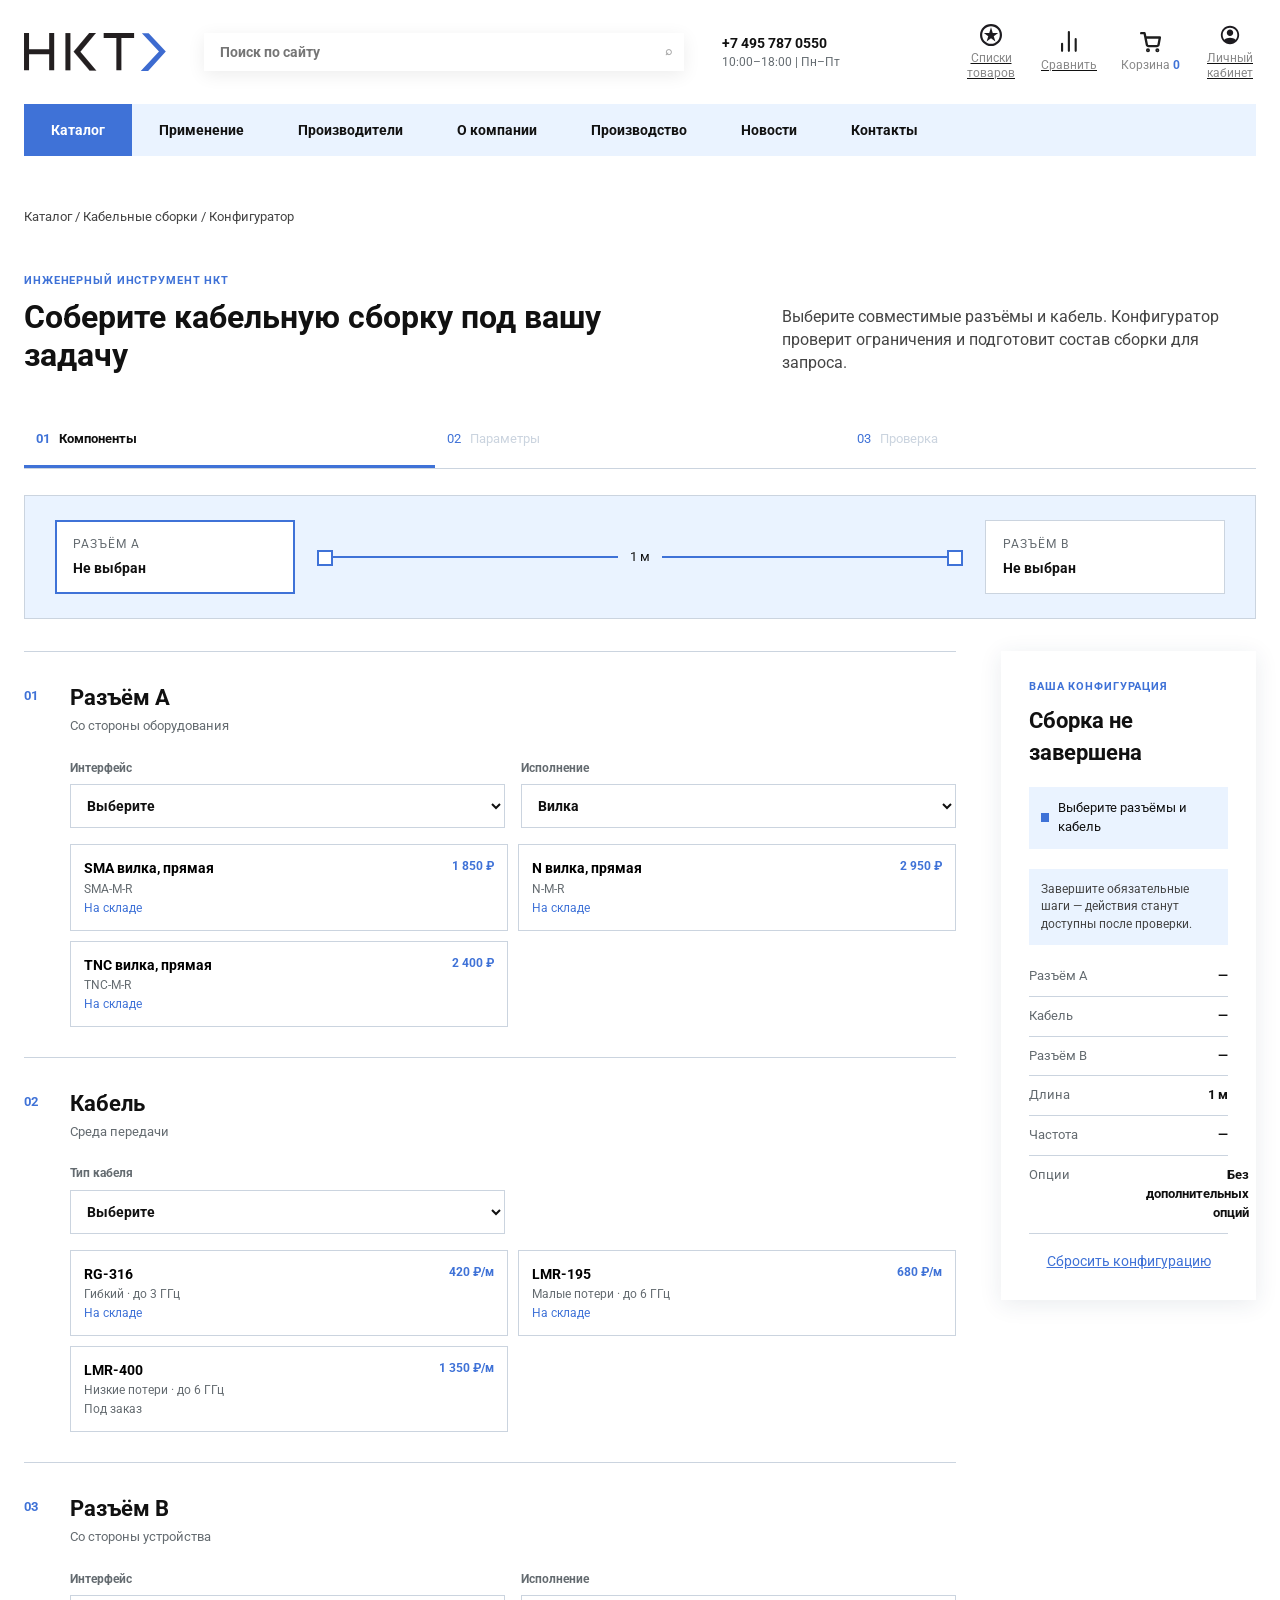
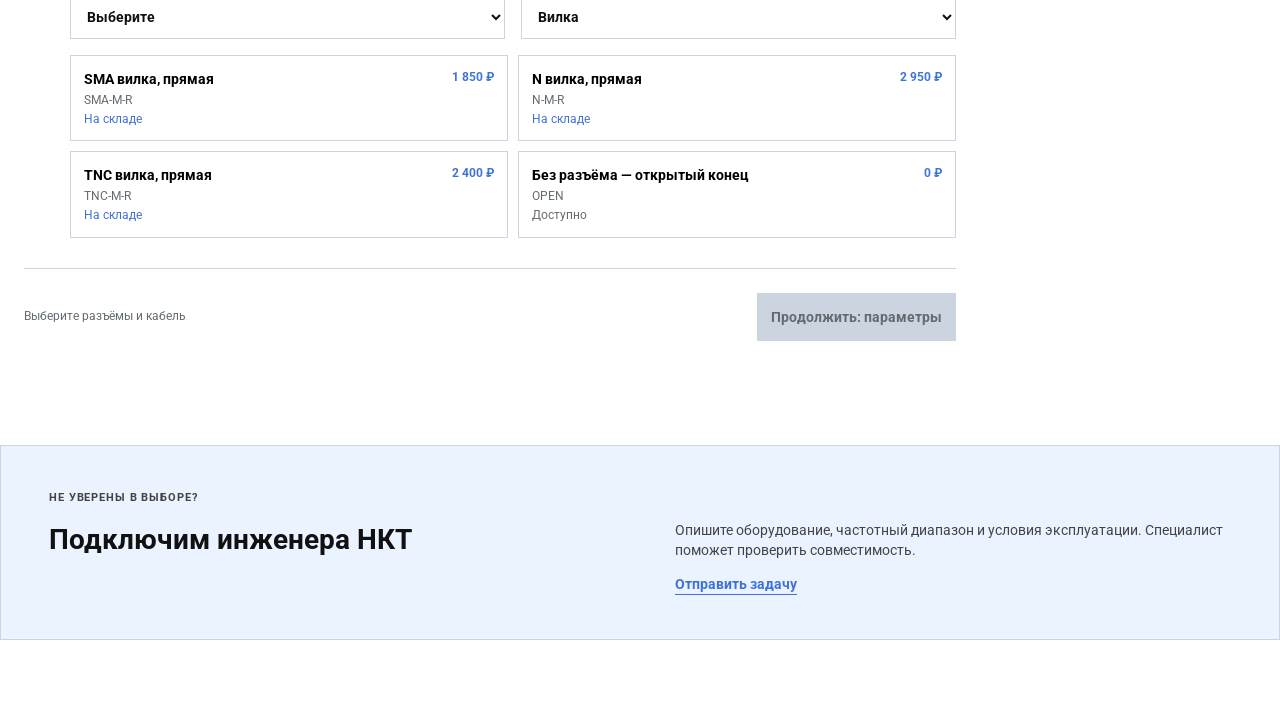
==== configurator/index.html @ 87d50463 "Добавить прототип конфигуратора кабельных сборок" ====
<!doctype html>
<html lang="ru">
<head>
  <meta charset="UTF-8">
  <meta name="viewport" content="width=device-width, initial-scale=1.0">
  <meta name="description" content="Демонстрационный конфигуратор кабельных сборок НКТ">
  <title>Конфигуратор кабельных сборок — НКТ</title>
  <link rel="preconnect" href="https://fonts.googleapis.com">
  <link rel="preconnect" href="https://fonts.gstatic.com" crossorigin>
  <link href="https://fonts.googleapis.com/css2?family=Roboto:wght@400;500;700&display=swap" rel="stylesheet">
  <link rel="stylesheet" href="configurator.css">
  <link rel="stylesheet" href="wizard.css">
  <link rel="stylesheet" href="nkt-shell.css">
</head>
<body>
  <header class="site-header">
    <div class="header-main">
      <a class="brand" href="../" aria-label="НКТ — на главную"><img src="../assets/logo/nkt-logo.svg" alt="НКТ"></a>
      <label class="site-search"><input type="search" placeholder="Поиск по сайту" aria-label="Поиск по сайту"><b>⌕</b></label>
      <div class="phone">+7 495 787 0550<small>10:00–18:00 | Пн–Пт</small></div>
      <div class="head-icons">
        <a href="#"><img src="../assets/icons/wishlist.svg" alt=""><small>Списки<br>товаров</small></a>
        <a href="#"><img src="../assets/icons/compare.svg" alt=""><small>Сравнить</small></a>
        <button id="cartButton" type="button"><img src="../assets/icons/cart.svg" alt=""><small>Корзина <b id="cartCount">0</b></small></button>
        <a href="#"><img src="../assets/icons/account.svg" alt=""><small>Личный<br>кабинет</small></a>
      </div>
    </div>
    <nav aria-label="Основная навигация">
      <a class="active" href="../">Каталог</a><a href="#">Применение</a><a href="#">Производители</a><a href="#">О компании</a><a href="#">Производство</a><a href="#">Новости</a><a href="#">Контакты</a>
    </nav>
  </header>

  <main>
    <section class="hero">
      <div class="breadcrumbs">Каталог / Кабельные сборки / Конфигуратор</div>
      <div class="hero-grid">
        <div>
          <p class="eyebrow">Инженерный инструмент НКТ</p>
          <h1>Соберите кабельную сборку под вашу задачу</h1>
        </div>
        <p class="hero-copy">Выберите совместимые разъёмы и кабель. Конфигуратор проверит ограничения и подготовит состав сборки для запроса.</p>
      </div>
    </section>

    <section class="workspace" id="configurator">
      <ol class="stepper" aria-label="Этапы конфигурации">
        <li class="active"><button type="button" data-step="0"><span>01</span>Компоненты</button></li><li><button type="button" data-step="1" disabled><span>02</span>Параметры</button></li><li><button type="button" data-step="2" disabled><span>03</span>Проверка</button></li>
      </ol>

      <div class="assembly-map" aria-label="Состав кабельной сборки">
        <button class="assembly-node selected" type="button" data-focus="connectorA"><small>Разъём A</small><strong id="mapA">Не выбран</strong></button>
        <div class="cable-line"><span></span><em id="mapLength">1,0 м</em></div>
        <button class="assembly-node" type="button" data-focus="connectorB"><small>Разъём B</small><strong id="mapB">Не выбран</strong></button>
      </div>

      <div class="config-grid">
        <form class="config-form" id="configForm">
          <div class="step-panel active" data-panel="0">
          <section class="form-section" id="connectorA">
            <div class="section-title"><span>01</span><div><h2>Разъём A</h2><p>Со стороны оборудования</p></div></div>
            <div class="field-grid">
              <label>Интерфейс<select id="typeA"><option value="">Выберите</option></select></label>
              <label>Исполнение<select id="genderA"><option value="male">Вилка</option><option value="female">Розетка</option></select></label>
            </div>
            <div class="choice-list" id="listA"></div>
          </section>

          <section class="form-section" id="cable">
            <div class="section-title"><span>02</span><div><h2>Кабель</h2><p>Среда передачи</p></div></div>
            <div class="field-grid">
              <label>Тип кабеля<select id="cableType"><option value="">Выберите</option></select></label>
            </div>
            <div class="choice-list" id="listCable"></div>
          </section>

          <section class="form-section" id="connectorB">
            <div class="section-title"><span>03</span><div><h2>Разъём B</h2><p>Со стороны устройства</p></div></div>
            <div class="field-grid">
              <label>Интерфейс<select id="typeB"><option value="">Выберите</option></select></label>
              <label>Исполнение<select id="genderB"><option value="male">Вилка</option><option value="female">Розетка</option></select></label>
            </div>
            <div class="choice-list" id="listB"></div>
          </section>

          <div class="step-actions"><span>Выберите разъёмы и кабель</span><button class="primary next-step" type="button" data-next="1" disabled>Продолжить: параметры</button></div>
          </div>

          <div class="step-panel" data-panel="1">
          <section class="form-section">
            <div class="section-title"><span>04</span><div><h2>Длина и рабочая частота</h2><p>Параметры для изготовления и расчёта</p></div></div>
            <div class="field-grid">
              <label>Длина сборки<div class="input-pair"><input id="length" type="number" min="0.15" max="100" step="0.1" value="1"><select id="lengthUnit" aria-label="Единица длины"><option value="m">м</option><option value="cm">см</option><option value="mm">мм</option></select></div></label>
              <label>Рабочая частота, МГц<select id="frequency"><option value="">Выберите</option><option>160</option><option>460</option><option>700</option><option>960</option><option>1800</option><option>2100</option><option>2600</option><option>3500</option><option value="custom">Своё значение</option></select></label>
            </div>
            <div class="field-grid conditional" id="customFrequencyWrap" hidden><span></span><label>Своё значение, МГц<input id="customFrequency" type="number" min="1" max="100000" placeholder="Введите частоту"></label></div>
          </section>
          <section class="form-section">
            <div class="section-title"><span>05</span><div><h2>Маркировка</h2><p>Отдельный текст для каждого элемента</p></div></div>
            <div class="field-grid three"><label>Разъём A<input id="markingA" maxlength="30" placeholder="Необязательно"></label><label>Кабель<input id="markingCable" maxlength="30" placeholder="Необязательно"></label><label>Разъём B<input id="markingB" maxlength="30" placeholder="Необязательно"></label></div>
          </section>
          <section class="form-section">
            <div class="section-title"><span>06</span><div><h2>Опции и тестирование</h2><p>Будут переданы менеджеру вместе с конфигурацией</p></div></div>
            <div class="checks"><label><input id="heatshrink" type="checkbox">Термоусадка</label><label><input name="test" type="checkbox" value="Вносимое ослабление">Вносимое ослабление</label><label><input name="test" type="checkbox" value="КСВН">КСВН</label><label><input name="test" type="checkbox" value="Фазовый сдвиг">Фазовый сдвиг</label></div>
            <div class="field-grid text-fields"><label>Дополнительные тесты<textarea id="extraTests" rows="3" placeholder="Опишите требования в свободной форме"></textarea></label><label>Комментарий менеджеру<textarea id="comment" rows="3" placeholder="Условия эксплуатации и пожелания"></textarea></label></div>
          </section>
          <div class="step-actions"><button class="secondary prev-step" type="button" data-prev="0">Назад</button><button class="primary next-step" type="button" data-next="2" disabled>Продолжить: проверка</button></div>
          </div>

          <div class="step-panel" data-panel="2">
            <section class="form-section review-intro"><p class="eyebrow">Финальная проверка</p><h2>Проверьте состав перед отправкой</h2><p>На этом этапе доступны спецификация, предварительный расчёт и передача конфигурации в корзину. Значения в прототипе демонстрационные.</p></section>
            <div class="step-actions"><button class="secondary prev-step" type="button" data-prev="1">Назад к параметрам</button></div>
          </div>
        </form>

        <aside class="summary" aria-live="polite">
          <p class="eyebrow">Ваша конфигурация</p>
          <h2 id="assemblyCode">Сборка не завершена</h2>
          <div class="status warning" id="status"><i></i><span>Выберите три компонента</span></div>
          <p class="summary-gate" id="summaryGate">Завершите обязательные шаги — действия станут доступны после проверки.</p>
          <dl>
            <div><dt>Разъём A</dt><dd id="summaryA">—</dd></div>
            <div><dt>Кабель</dt><dd id="summaryCable">—</dd></div>
            <div><dt>Разъём B</dt><dd id="summaryB">—</dd></div>
            <div><dt>Длина</dt><dd id="summaryLength">1,0 м</dd></div>
            <div><dt>Частота</dt><dd id="summaryFrequency">—</dd></div>
            <div><dt>Опции</dt><dd id="summaryOptions">—</dd></div>
          </dl>
          <div class="final-actions" id="finalActions" hidden>
          <div class="price"><span>Ориентировочная стоимость</span><strong id="price">—</strong><small>Демонстрационный расчёт, не оферта</small></div>
          <button class="primary" id="addToCart" type="button" disabled>Добавить в корзину</button>
          <button class="secondary" id="printButton" type="button">Скачать спецификацию</button>
          </div>
          <button class="link-button" id="resetButton" type="button">Сбросить конфигурацию</button>
        </aside>
      </div>
    </section>

    <section class="help" id="help">
      <p class="eyebrow">Не уверены в выборе?</p><h2>Подключим инженера НКТ</h2><p>Опишите оборудование, частотный диапазон и условия эксплуатации. Специалист поможет проверить совместимость.</p><a href="mailto:info@nkt.ru">Отправить задачу</a>
    </section>
  </main>

  <dialog id="cartDialog"><button class="dialog-close" aria-label="Закрыть">×</button><p class="eyebrow">Корзина</p><h2>Конфигурация добавлена</h2><div id="cartContent"></div><button class="primary" type="button" onclick="this.closest('dialog').close()">Продолжить</button></dialog>
  <script src="configurator.js"></script>
</body>
</html>
---- configurator/configurator.css ----
:root{--blue:#3f72d7;--pale:#eaf3ff;--line:#cbd4df;--text:#111;--muted:#646b70;--white:#fff;--max:1280px}*{box-sizing:border-box;border-radius:0!important}html{scroll-behavior:smooth}body{margin:0;color:var(--text);background:var(--white);font-family:"Roboto",Arial,sans-serif;font-size:14px;line-height:1.45}button,input,select{font:inherit}.site-header{position:relative;z-index:20;background:var(--white);border-bottom:0}.header-main{width:min(var(--max),calc(100% - 48px));height:104px;margin:auto;display:flex;align-items:center;gap:38px}.brand{font-size:30px;font-weight:700;letter-spacing:-1px;text-decoration:none;color:var(--text)}.brand span{color:var(--blue);font-size:43px;font-weight:400;vertical-align:-3px}.site-search{height:38px;flex:1;max-width:480px;display:flex;align-items:center;box-shadow:0 4px 18px #00000013}.site-search input{border:0;outline:0;width:100%;height:38px;padding:0 16px;color:var(--text)}.site-search b{color:#aaa;padding:12px}.phone{font-weight:700;line-height:1.4;white-space:nowrap}.phone small{display:block;font-weight:400;color:var(--muted)}.site-header nav{width:min(var(--max),calc(100% - 48px));height:52px;margin:auto;background:var(--pale);display:flex}.site-header nav a{display:grid;place-items:center;padding:0 27px;color:var(--text);text-decoration:none;font-weight:700}.site-header nav a.active{background:var(--blue);color:var(--white)}.cart-button{margin-left:auto;border:1px solid var(--blue);background:var(--white);color:var(--blue);font-weight:700;min-height:40px;padding:8px 14px}.cart-button span{display:inline-grid;place-items:center;background:var(--blue);color:var(--white);width:20px;height:20px;margin-left:6px}.hero,.workspace,.help{max-width:var(--max);margin:auto}.hero{padding:52px 24px 40px}.breadcrumbs{font-size:13px;color:#444;margin-bottom:46px}.hero-grid{display:grid;grid-template-columns:1.45fr 1fr;gap:70px;align-items:end}.eyebrow{text-transform:uppercase;letter-spacing:.08em;color:var(--blue);font-size:11px;font-weight:700;margin:0 0 10px}.hero h1{font-size:32px;line-height:1.18;margin:0;max-width:720px}.hero-copy{font-size:16px;color:#444;margin:0}.workspace{padding:0 24px 80px}.stepper{list-style:none;padding:0;margin:0 0 26px;display:flex;border-bottom:1px solid var(--line)}.stepper li{padding:14px 26px 14px 0;margin-right:34px;color:var(--muted);font-size:13px}.stepper li span{color:var(--blue);margin-right:9px}.stepper li.active{color:var(--text);font-weight:700;border-bottom:3px solid var(--blue)}.assembly-map{background:var(--pale);padding:24px 30px;display:grid;grid-template-columns:240px 1fr 240px;align-items:center;margin-bottom:32px;border:1px solid var(--line)}.assembly-node{text-align:left;color:var(--text);background:var(--white);border:1px solid var(--line);padding:15px 17px;min-height:72px;cursor:pointer}.assembly-node.selected,.assembly-node:hover{border:2px solid var(--blue);padding:14px 16px}.assembly-node small{display:block;color:var(--muted);text-transform:uppercase;letter-spacing:.08em}.assembly-node strong{display:block;margin-top:5px}.cable-line{height:2px;background:var(--blue);position:relative;margin:0 22px}.cable-line span:before,.cable-line span:after{content:"";position:absolute;top:-6px;width:12px;height:12px;border:2px solid var(--blue);background:var(--white)}.cable-line span:before{left:0}.cable-line span:after{right:0}.cable-line em{font-style:normal;position:absolute;background:var(--pale);color:var(--text);padding:0 12px;left:50%;top:50%;transform:translate(-50%,-50%);font-size:13px}.config-grid{display:grid;grid-template-columns:minmax(0,1fr) 380px;gap:38px;align-items:start}.config-form{border-top:1px solid var(--line)}.form-section{padding:30px 0;border-bottom:1px solid var(--line)}.section-title{display:grid;grid-template-columns:46px 1fr;align-items:start;margin-bottom:24px}.section-title>span{color:var(--blue);font-size:13px;font-weight:700;padding-top:5px}.section-title h2{font-size:22px;margin:0}.section-title p{margin:3px 0 0;color:var(--muted);font-size:13px}.field-grid{display:grid;grid-template-columns:1fr 1fr;gap:16px;margin-left:46px}label{display:grid;gap:7px;font-size:12px;color:var(--muted);font-weight:700}select,input{width:100%;font-size:14px;color:var(--text);background:var(--white);border:1px solid var(--line);padding:12px;outline:none}select:focus,input:focus{border-color:var(--blue);box-shadow:0 0 0 2px var(--pale)}.choice-list{margin:16px 0 0 46px;display:grid;grid-template-columns:repeat(2,1fr);gap:10px}.choice{border:1px solid var(--line);background:var(--white);text-align:left;padding:13px;cursor:pointer;display:flex;justify-content:space-between;gap:10px}.choice:hover{box-shadow:0 4px 16px #1d355718}.choice.selected{border:2px solid var(--blue);padding:12px;background:var(--pale)}.choice:disabled{opacity:.45;cursor:not-allowed}.choice strong{font-size:14px}.choice small{display:block;color:var(--muted);margin-top:2px}.choice b{color:var(--blue);font-size:12px}.summary{position:sticky;top:20px;background:var(--white);box-shadow:0 4px 22px #1d355718;padding:28px}.summary h2{font-size:22px;margin:0 0 18px;overflow-wrap:anywhere}.status{padding:12px;background:var(--pale);display:flex;align-items:center;gap:9px;font-size:13px;margin-bottom:20px}.status i{width:9px;height:9px;background:var(--blue)}.status.valid i{background:var(--blue)}.status.error i{background:var(--text)}.summary dl{margin:0}.summary dl div{display:grid;grid-template-columns:105px 1fr;gap:12px;border-bottom:1px solid var(--line);padding:10px 0;font-size:13px}.summary dt{color:var(--muted)}.summary dd{margin:0;font-weight:700;text-align:right}.price{padding:22px 0}.price span,.price small{display:block;color:var(--muted);font-size:12px}.price strong{font-size:26px;display:block;margin:4px 0}.primary,.secondary{width:100%;padding:13px;font-weight:700;cursor:pointer}.primary{border:1px solid var(--blue);background:var(--blue);color:var(--white)}.primary:hover{filter:brightness(.96)}.primary:disabled{background:var(--line);border-color:var(--line);color:var(--muted);cursor:not-allowed}.secondary{border:2px solid var(--blue);background:var(--white);color:var(--blue);margin-top:10px}.link-button{border:0;background:none;text-decoration:underline;color:var(--blue);width:100%;margin-top:16px;cursor:pointer}.help{margin-bottom:80px;background:var(--pale);color:var(--text);padding:44px 48px;display:grid;grid-template-columns:1fr 1fr;gap:14px 70px;border:1px solid var(--line)}.help .eyebrow{grid-column:1/-1}.help h2{font-size:28px;margin:0}.help p{color:#444;margin:0}.help a{grid-column:2;color:var(--blue);font-weight:700;text-underline-offset:5px}dialog{border:0;padding:34px;max-width:520px;width:calc(100% - 32px);box-shadow:0 18px 55px #101c2d55}dialog::backdrop{background:rgba(19,31,48,.62)}.dialog-close{float:right;border:0;background:none;color:var(--muted);font-size:28px}.dialog-close+*{clear:both}#cartContent{background:var(--pale);padding:16px;margin:18px 0;font-size:14px}@media(max-width:900px){.phone,.site-search{display:none}.header-main{height:72px}.site-header nav{overflow-x:auto}.site-header nav a{padding:0 18px;white-space:nowrap}.hero-grid,.config-grid{grid-template-columns:1fr}.hero-grid{gap:22px}.summary{position:static}.assembly-map{grid-template-columns:1fr}.cable-line{height:52px;width:2px;margin:15px auto}.cable-line span:before{left:-6px;top:0}.cable-line span:after{right:auto;left:-6px;top:auto;bottom:0}.cable-line em{white-space:nowrap}.help{grid-template-columns:1fr}.help a,.help .eyebrow{grid-column:1}}@media(max-width:560px){.header-main,.site-header nav{width:calc(100% - 28px)}.cart-button{padding:7px 9px}.hero,.workspace{padding-left:14px;padding-right:14px}.hero{padding-top:34px}.breadcrumbs{margin-bottom:30px}.hero h1{font-size:28px}.field-grid,.choice-list{grid-template-columns:1fr;margin-left:0}.section-title{grid-template-columns:34px 1fr}.stepper li{font-size:0;margin-right:18px}.stepper li span{font-size:13px}.summary{margin-left:0;margin-right:0}.help{padding:32px 24px;margin:0 14px 40px}.site-header nav a{font-size:12px}}@media print{.site-header,.hero,.config-form,.help,.stepper,.secondary,.primary,.link-button{display:none!important}.workspace{padding:0}.assembly-map{break-inside:avoid}.config-grid{display:block}.summary{position:static;background:var(--white);border:1px solid var(--line);box-shadow:none}.summary:before{content:"НКТ — спецификация кабельной сборки";display:block;font-size:22px;font-weight:700;margin-bottom:25px}}
---- configurator/wizard.css ----
.stepper li{padding:0;margin-right:0;flex:1}
.stepper button{width:100%;border:0;background:var(--white);padding:16px 12px;text-align:left;color:var(--muted);cursor:pointer}
.stepper li.active button{color:var(--text);font-weight:700}
.stepper li.completed button{color:var(--blue)}
.stepper button:disabled{color:var(--line);cursor:not-allowed}
.step-panel{display:none}
.step-panel.active{display:block}
.step-actions{display:flex;align-items:center;justify-content:flex-end;gap:18px;padding:24px 0}
.step-actions>span{margin-right:auto;color:var(--muted);font-size:12px}
.step-actions .primary,.step-actions .secondary{width:auto;min-width:190px;margin:0}
.input-pair{display:grid;grid-template-columns:1fr 78px}
.input-pair select{border-left:0}
.field-grid.three{grid-template-columns:repeat(3,1fr)}
textarea{width:100%;resize:vertical;border:1px solid var(--line);background:var(--white);padding:12px;outline:none;font:inherit}
.checks{margin-left:46px;display:grid;grid-template-columns:repeat(2,1fr);border:1px solid var(--line)}
.checks label{display:flex;align-items:center;gap:10px;padding:13px;border-right:1px solid var(--line);border-bottom:1px solid var(--line);color:var(--text);font-weight:400}
.checks input{appearance:none;width:16px;height:16px;flex:0 0 16px;padding:0;border:1.5px solid var(--blue)}
.checks input:checked{background:var(--blue);box-shadow:inset 0 0 0 4px var(--white)}
.text-fields{margin-top:16px}
.review-intro{padding:38px;background:var(--pale);border:1px solid var(--line)}
.review-intro h2{font-size:26px;margin:0 0 10px}
.review-intro p:last-child{max-width:650px;color:#444}
.summary-gate{background:var(--pale);padding:12px;font-size:12px;color:#444}
.final-actions[hidden],.conditional[hidden]{display:none}
.choice .availability{color:var(--muted);font-weight:400}
.choice .availability.in-stock{color:var(--blue)}
@media(max-width:700px){.field-grid.three{grid-template-columns:1fr}.checks{margin-left:0;grid-template-columns:1fr}.stepper li{font-size:14px;margin:0}.stepper button{font-size:12px}.step-actions{align-items:stretch;flex-direction:column}.step-actions>span{margin:0}.step-actions .primary,.step-actions .secondary{width:100%}}
---- configurator/nkt-shell.css ----
/* Общая сетка и шапка прототипов nkt.ru */
.brand{display:flex;width:142px;height:64px;align-items:center}
.brand img{display:block;width:100%;height:100%;object-fit:contain}
.head-icons{margin-left:auto;display:flex;gap:24px}
.head-icons a,.head-icons button{display:flex;min-width:52px;flex-direction:column;align-items:center;justify-content:center;border:0;background:#fff;color:var(--text);padding:0;text-align:center;cursor:pointer}
.head-icons img{display:block;width:22px;height:22px;object-fit:contain;margin-bottom:5px}
.head-icons small{display:block;font-size:12px;font-weight:400;color:#888;line-height:1.2}
.head-icons b{color:var(--blue)}
.config-grid{grid-template-columns:minmax(0,1fr) 255px;gap:45px}
.summary{top:20px}
@media(max-width:900px){.head-icons{display:none}.brand{width:118px;height:52px}.config-grid{grid-template-columns:1fr}}
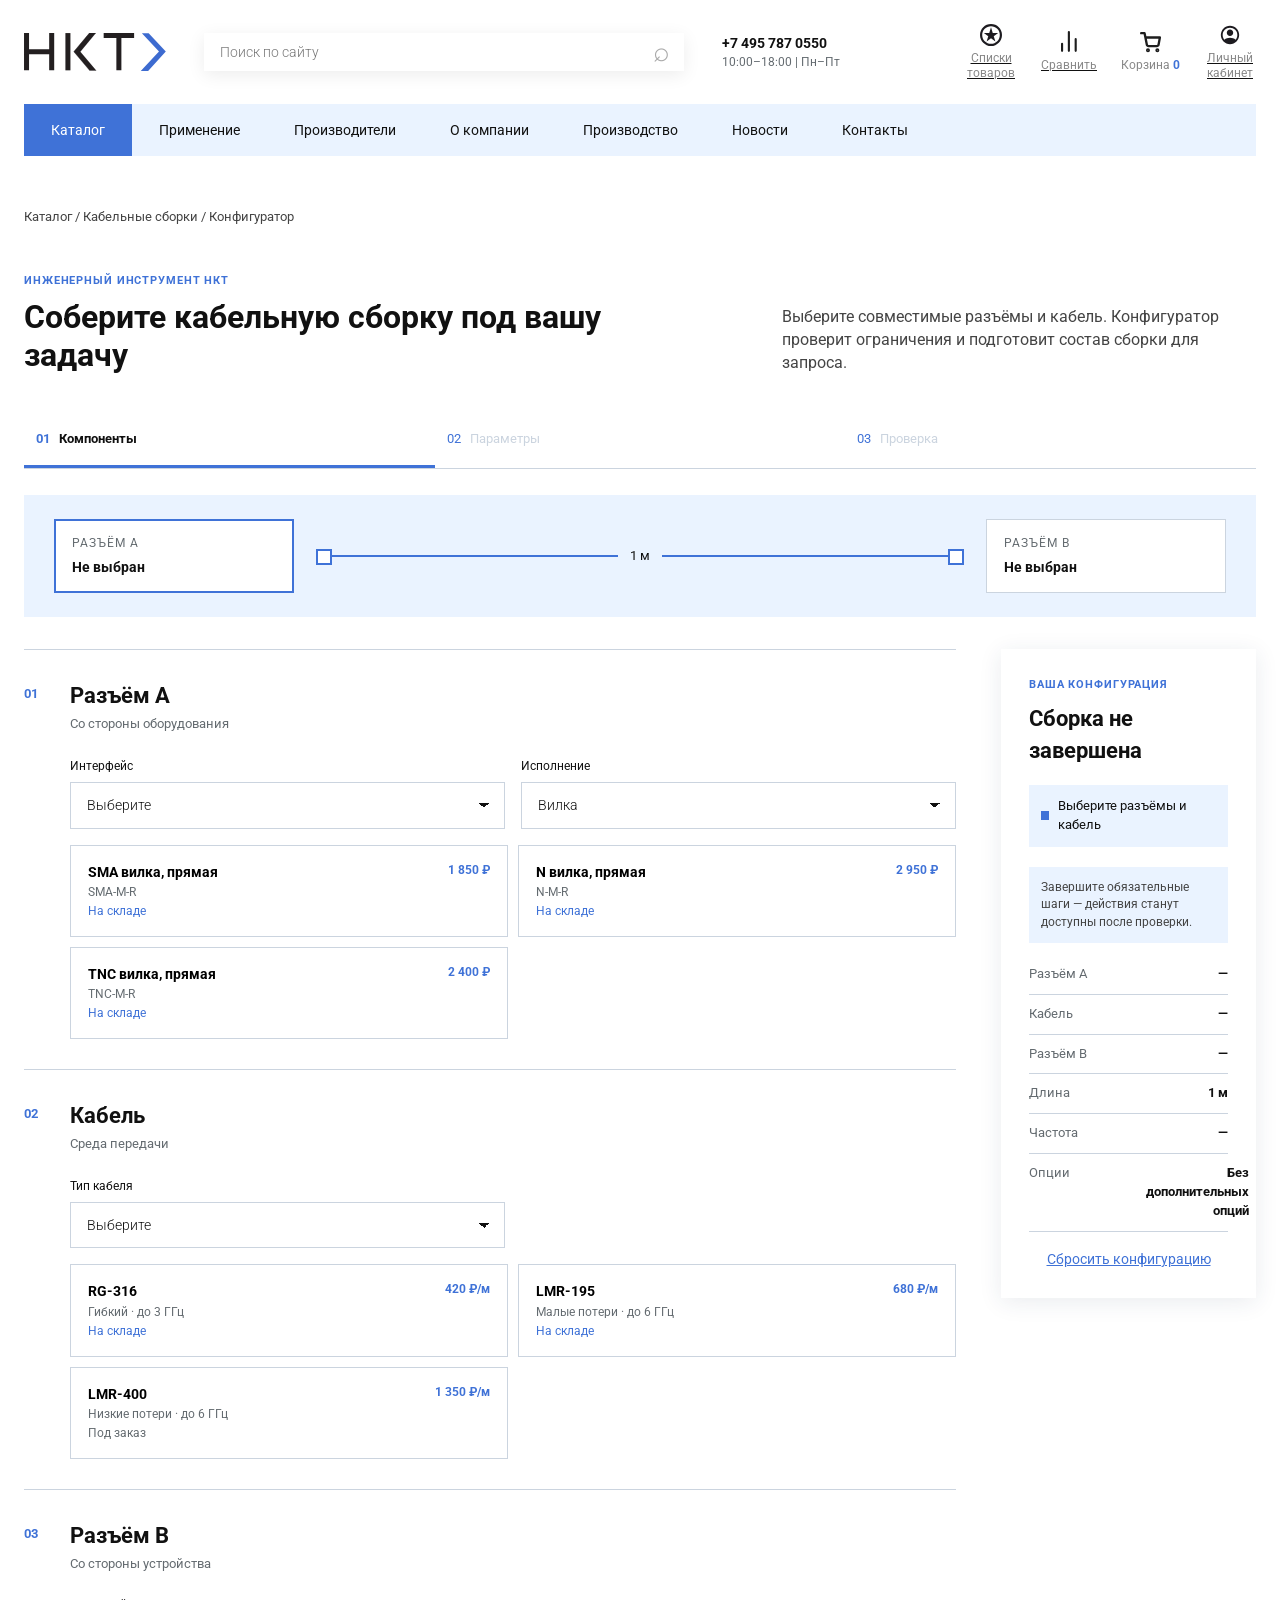
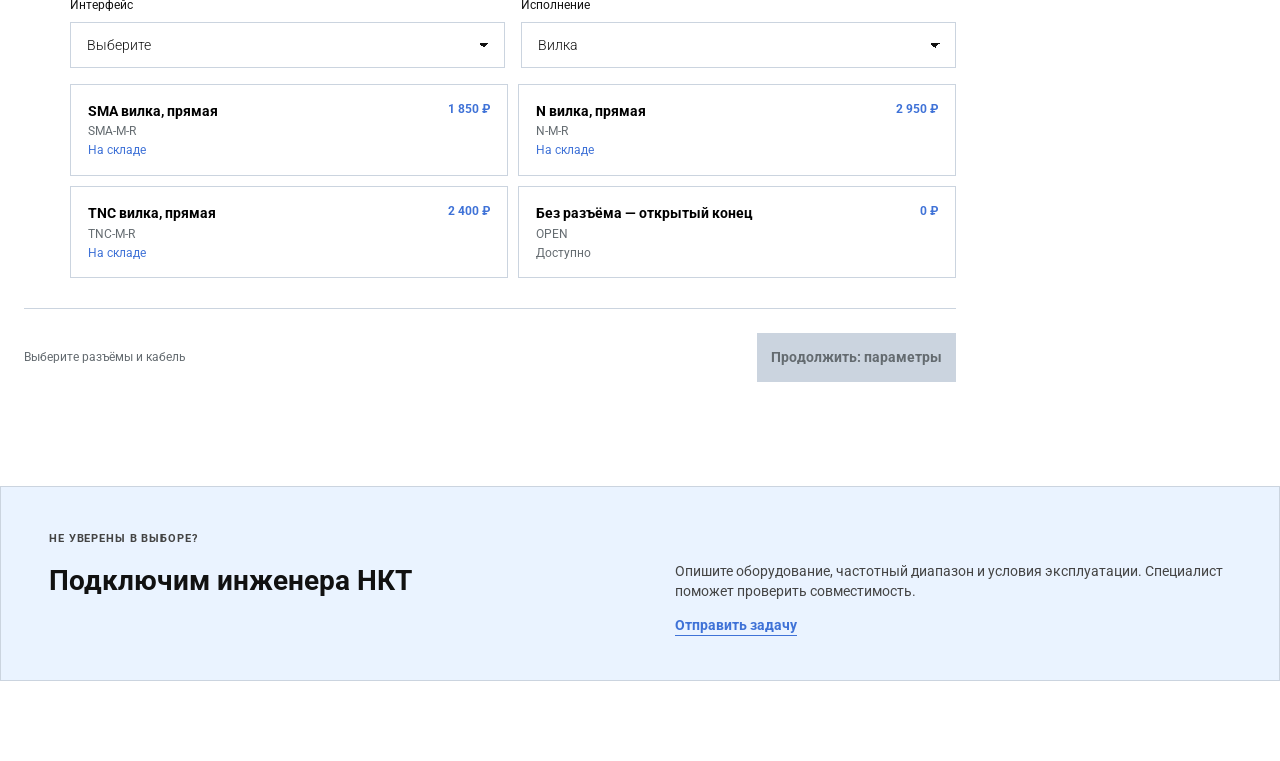
==== commit d12f1cd2: "Уточнить типографику и отступы конфигуратора" ====
--- a/configurator/index.html
+++ b/configurator/index.html
@@ -7,7 +7,7 @@
   <title>Конфигуратор кабельных сборок — НКТ</title>
   <link rel="preconnect" href="https://fonts.googleapis.com">
   <link rel="preconnect" href="https://fonts.gstatic.com" crossorigin>
-  <link href="https://fonts.googleapis.com/css2?family=Roboto:wght@400;500;700&display=swap" rel="stylesheet">
+  <link href="https://fonts.googleapis.com/css2?family=Roboto:wght@300;400;500;700&display=swap" rel="stylesheet">
   <link rel="stylesheet" href="configurator.css">
   <link rel="stylesheet" href="wizard.css">
   <link rel="stylesheet" href="nkt-shell.css">
--- a/configurator/nkt-shell.css
+++ b/configurator/nkt-shell.css
@@ -8,4 +8,17 @@
 .head-icons b{color:var(--blue)}
 .config-grid{grid-template-columns:minmax(0,1fr) 255px;gap:45px}
 .summary{top:20px}
+
+/* Уточнения типографики и полей по дизайн-ревью */
+.site-header nav a{font-weight:400}
+.site-search b{font-size:28px;font-weight:300;line-height:1;padding:5px 14px}
+.site-search input,select,input,textarea{font-weight:300}
+input::placeholder,textarea::placeholder,.site-search input::placeholder{font-weight:300;color:#777;opacity:1}
+label,.field-grid label{color:var(--text);font-weight:400}
+select{appearance:none;padding-left:16px;padding-right:44px;background-image:linear-gradient(45deg,transparent 50%,var(--text) 50%),linear-gradient(135deg,var(--text) 50%,transparent 50%);background-position:calc(100% - 20px) 50%,calc(100% - 15px) 50%;background-size:5px 5px,5px 5px;background-repeat:no-repeat}
+input,textarea{padding-left:16px;padding-right:16px}
+.choice{padding:16px 17px}
+.choice.selected{padding:15px 16px}
+.choice b{margin-left:auto;text-align:right}
+.assembly-map{border:0}
 @media(max-width:900px){.head-icons{display:none}.brand{width:118px;height:52px}.config-grid{grid-template-columns:1fr}}
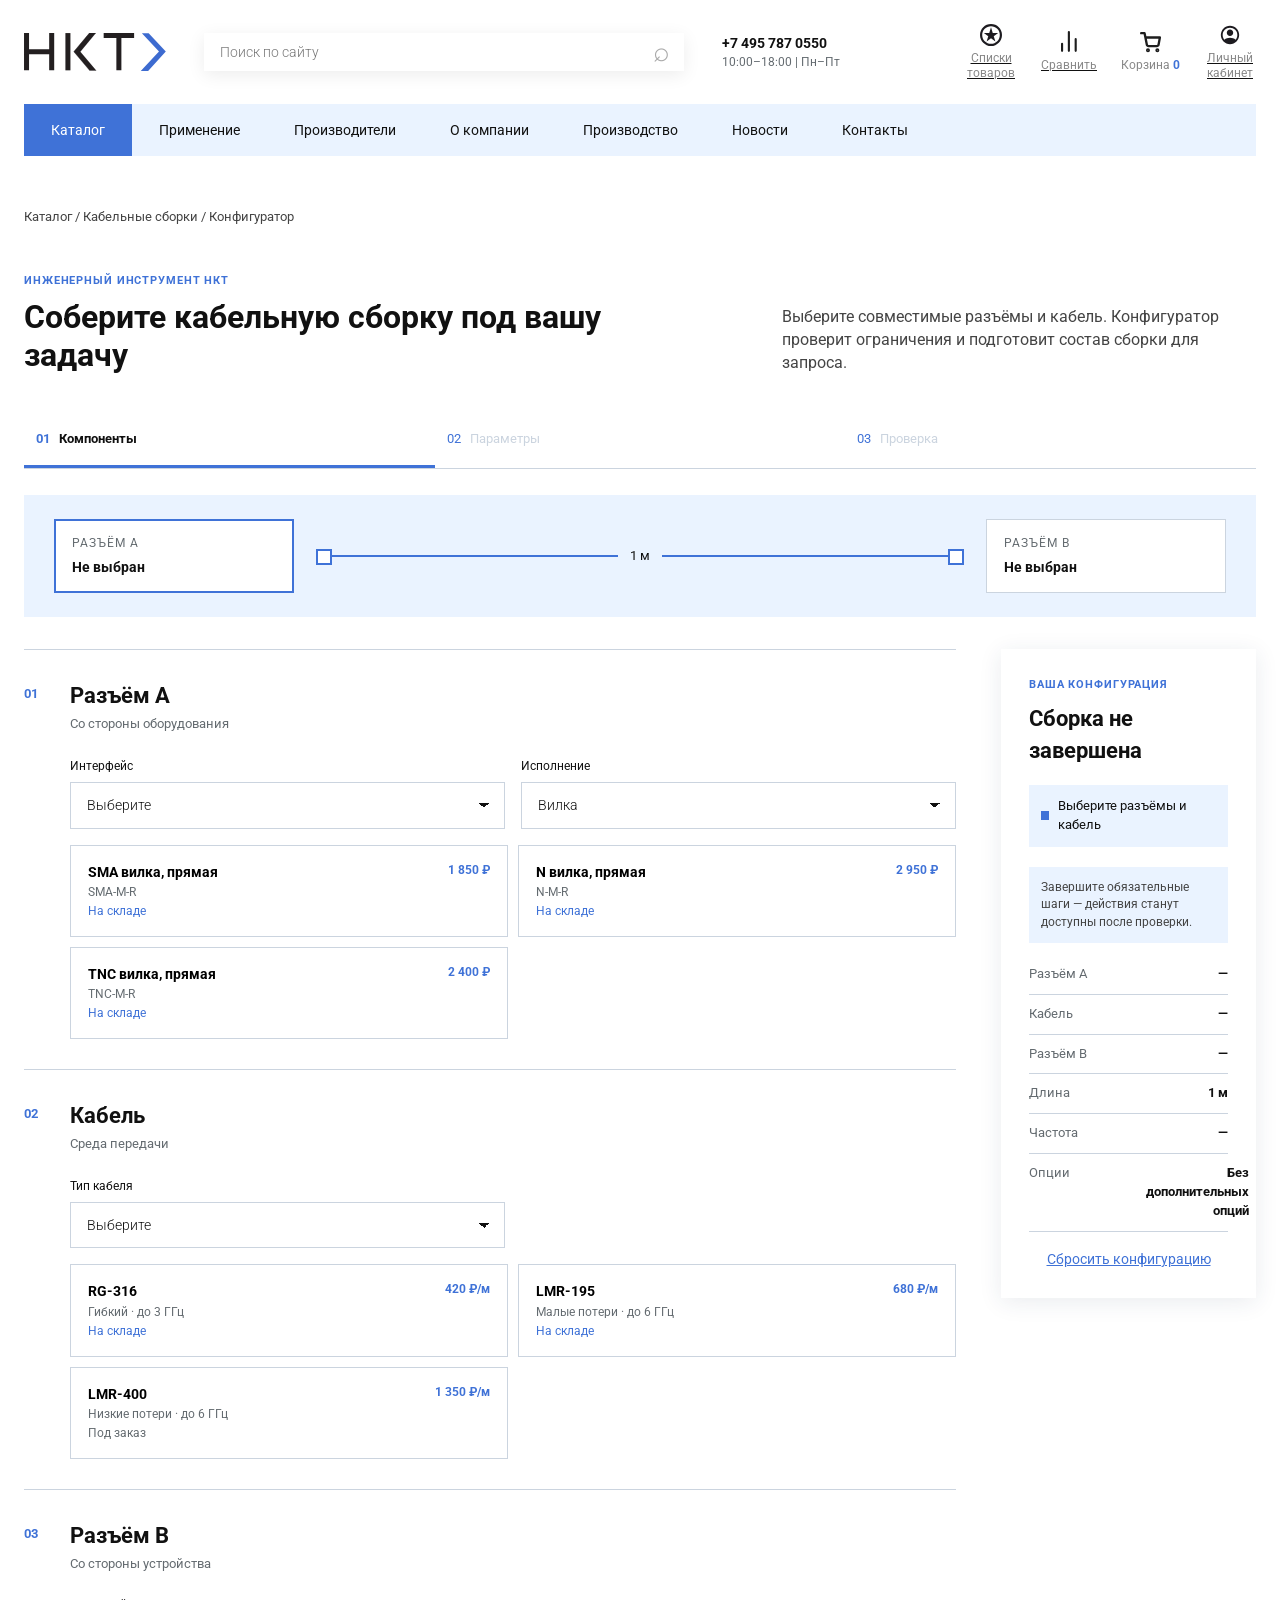
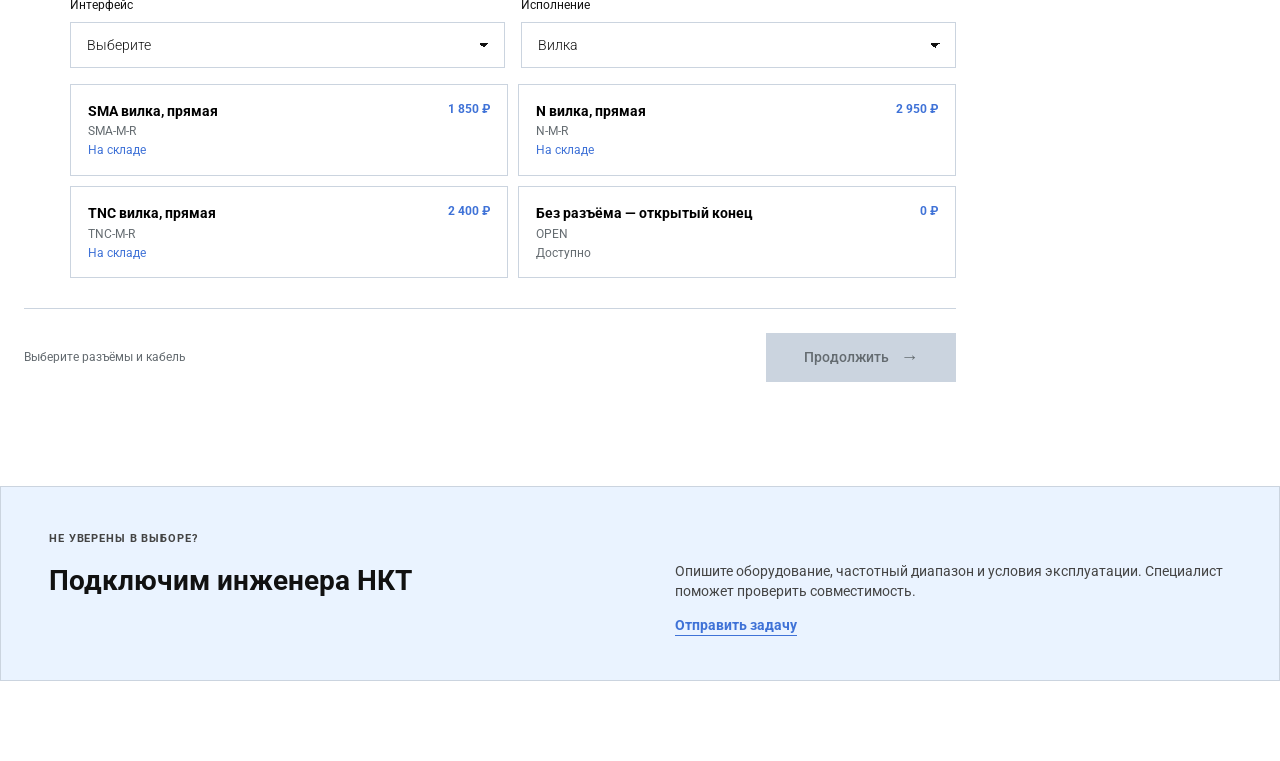
==== commit 5e61a020: "Упростить подпись кнопок продолжения" ====
--- a/configurator/index.html
+++ b/configurator/index.html
@@ -82,7 +82,7 @@
             <div class="choice-list" id="listB"></div>
           </section>
 
-          <div class="step-actions"><span>Выберите разъёмы и кабель</span><button class="primary next-step" type="button" data-next="1" disabled>Продолжить: параметры</button></div>
+          <div class="step-actions"><span>Выберите разъёмы и кабель</span><button class="primary next-step" type="button" data-next="1" disabled>Продолжить</button></div>
           </div>
 
           <div class="step-panel" data-panel="1">
@@ -103,7 +103,7 @@
             <div class="checks"><label><input id="heatshrink" type="checkbox">Термоусадка</label><label><input name="test" type="checkbox" value="Вносимое ослабление">Вносимое ослабление</label><label><input name="test" type="checkbox" value="КСВН">КСВН</label><label><input name="test" type="checkbox" value="Фазовый сдвиг">Фазовый сдвиг</label></div>
             <div class="field-grid text-fields"><label>Дополнительные тесты<textarea id="extraTests" rows="3" placeholder="Опишите требования в свободной форме"></textarea></label><label>Комментарий менеджеру<textarea id="comment" rows="3" placeholder="Условия эксплуатации и пожелания"></textarea></label></div>
           </section>
-          <div class="step-actions"><button class="secondary prev-step" type="button" data-prev="0">Назад</button><button class="primary next-step" type="button" data-next="2" disabled>Продолжить: проверка</button></div>
+          <div class="step-actions"><button class="secondary prev-step" type="button" data-prev="0">Назад</button><button class="primary next-step" type="button" data-next="2" disabled>Продолжить</button></div>
           </div>
 
           <div class="step-panel" data-panel="2">
--- a/configurator/nkt-shell.css
+++ b/configurator/nkt-shell.css
@@ -21,4 +21,6 @@
 .choice.selected{padding:15px 16px}
 .choice b{margin-left:auto;text-align:right}
 .assembly-map{border:0}
+.next-step{font-weight:500}
+.next-step::after{content:"→";display:inline-block;margin-left:12px;font-size:18px;font-weight:400;line-height:0;vertical-align:-1px}
 @media(max-width:900px){.head-icons{display:none}.brand{width:118px;height:52px}.config-grid{grid-template-columns:1fr}}
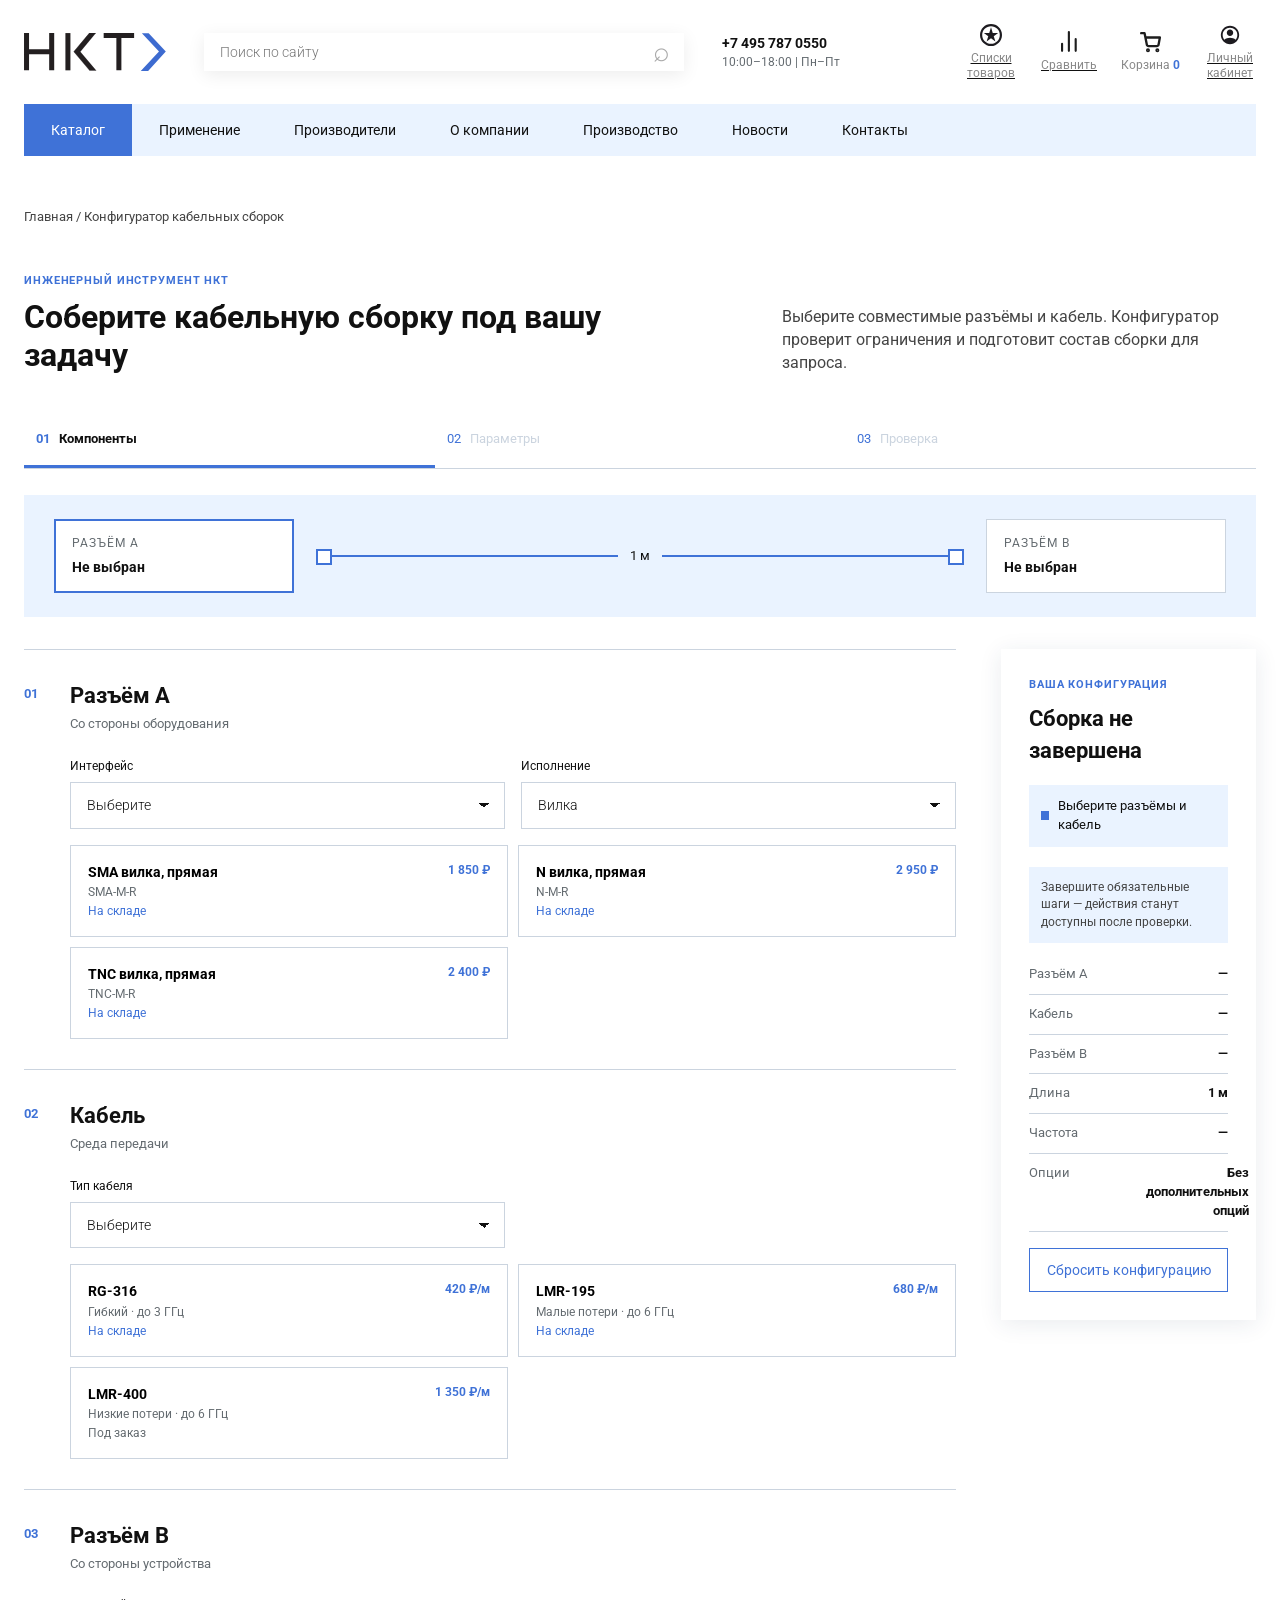
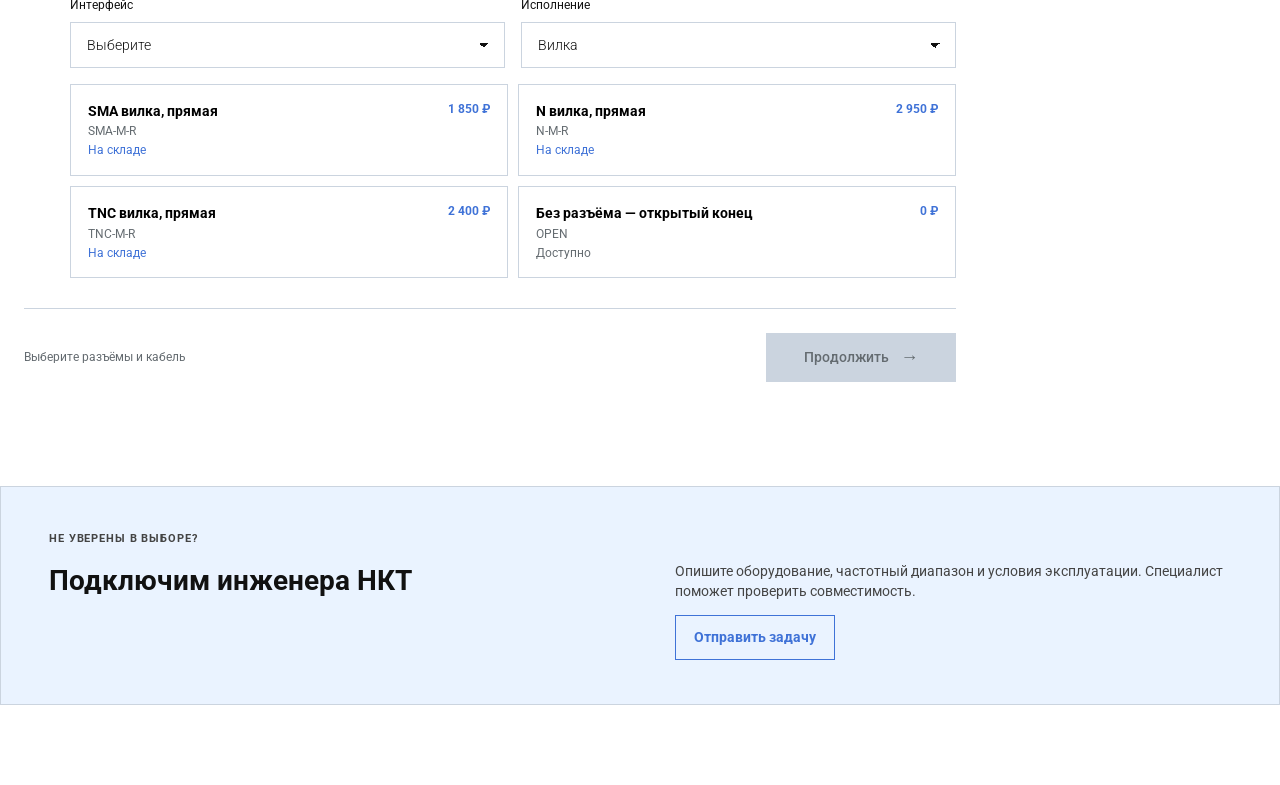
==== commit 027203b1: "Обновить хлебные крошки конфигуратора" ====
--- a/configurator/index.html
+++ b/configurator/index.html
@@ -32,7 +32,7 @@
 
   <main>
     <section class="hero">
-      <div class="breadcrumbs">Каталог / Кабельные сборки / Конфигуратор</div>
+      <div class="breadcrumbs">Главная / Конфигуратор кабельных сборок</div>
       <div class="hero-grid">
         <div>
           <p class="eyebrow">Инженерный инструмент НКТ</p>
--- a/configurator/nkt-shell.css
+++ b/configurator/nkt-shell.css
@@ -23,4 +23,7 @@
 .assembly-map{border:0}
 .next-step{font-weight:500}
 .next-step::after{content:"→";display:inline-block;margin-left:12px;font-size:18px;font-weight:400;line-height:0;vertical-align:-1px}
+.link-button{border:1px solid currentColor;background:var(--white);padding:11px 16px;text-decoration:none}
+.help a{display:inline-flex;width:max-content;align-items:center;border:1px solid currentColor;padding:11px 18px;text-decoration:none}
+.link-button:hover,.help a:hover{background:var(--white);text-decoration:none}
 @media(max-width:900px){.head-icons{display:none}.brand{width:118px;height:52px}.config-grid{grid-template-columns:1fr}}
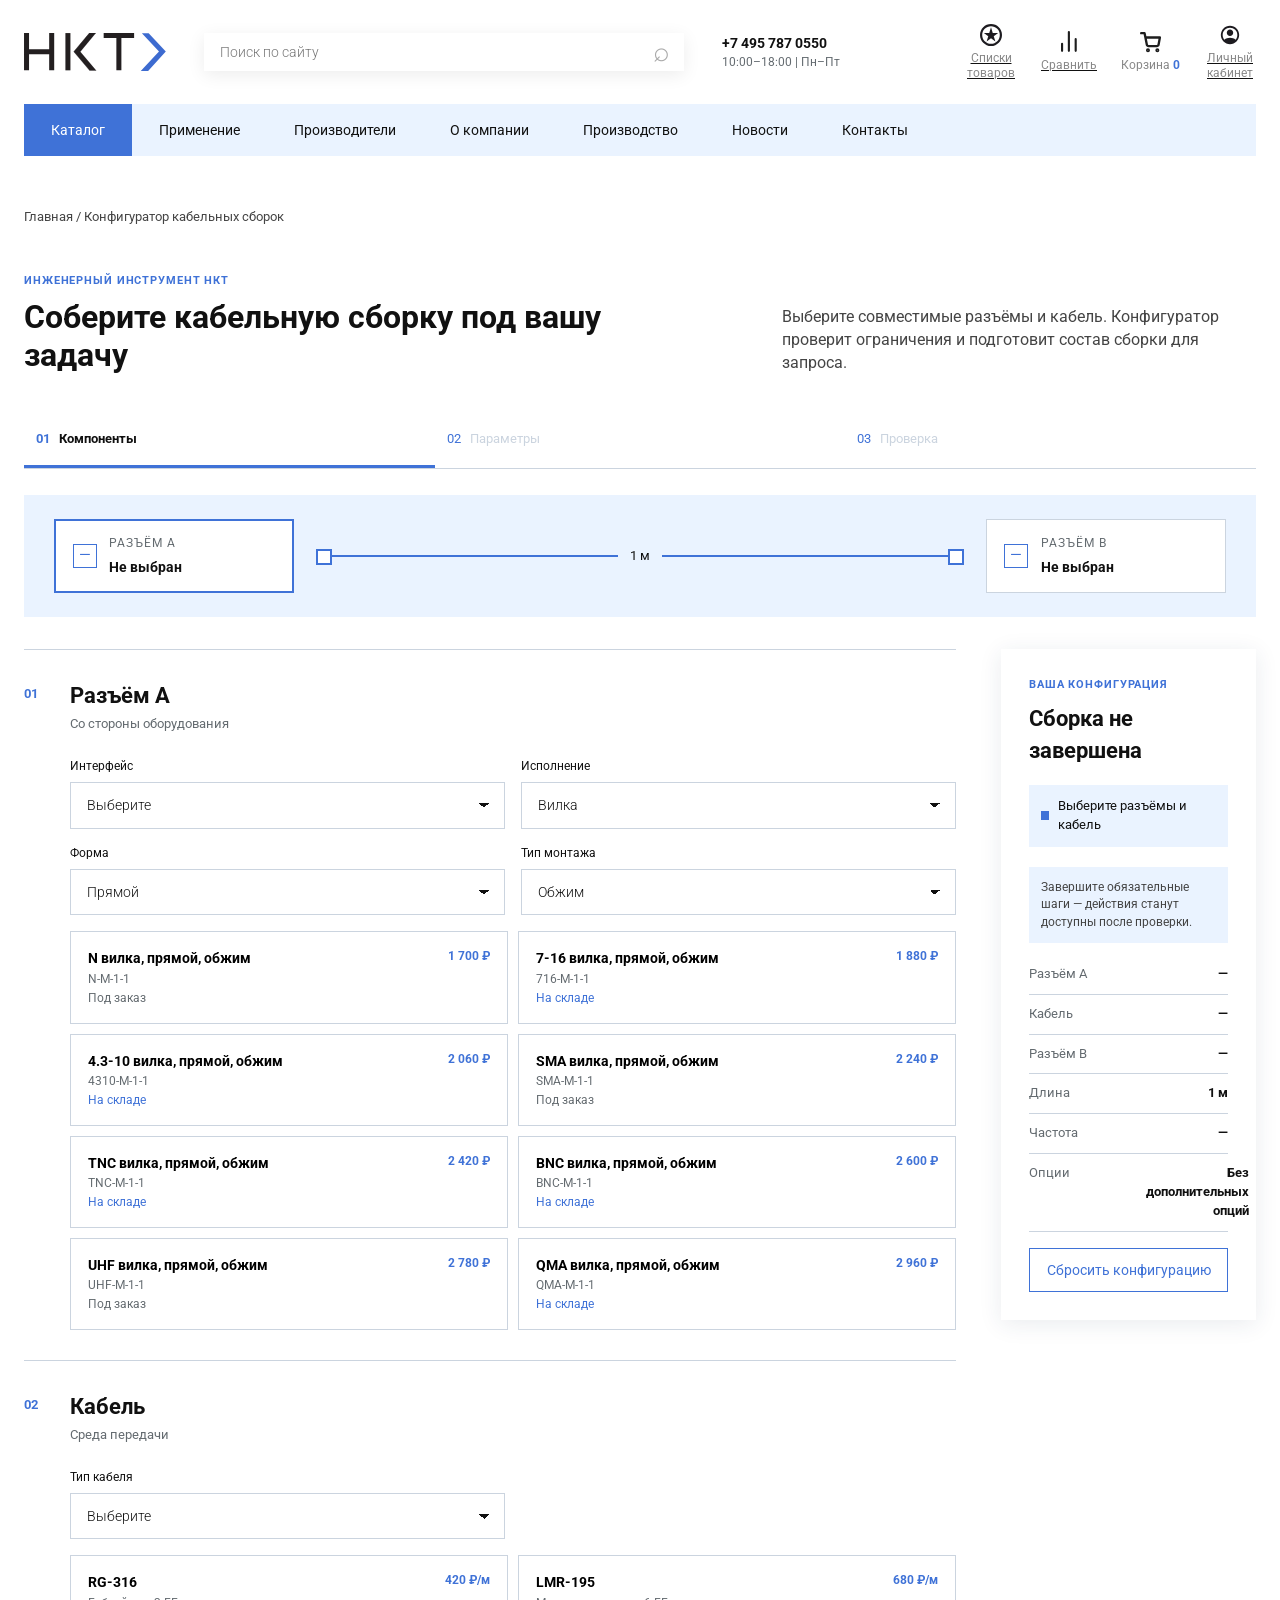
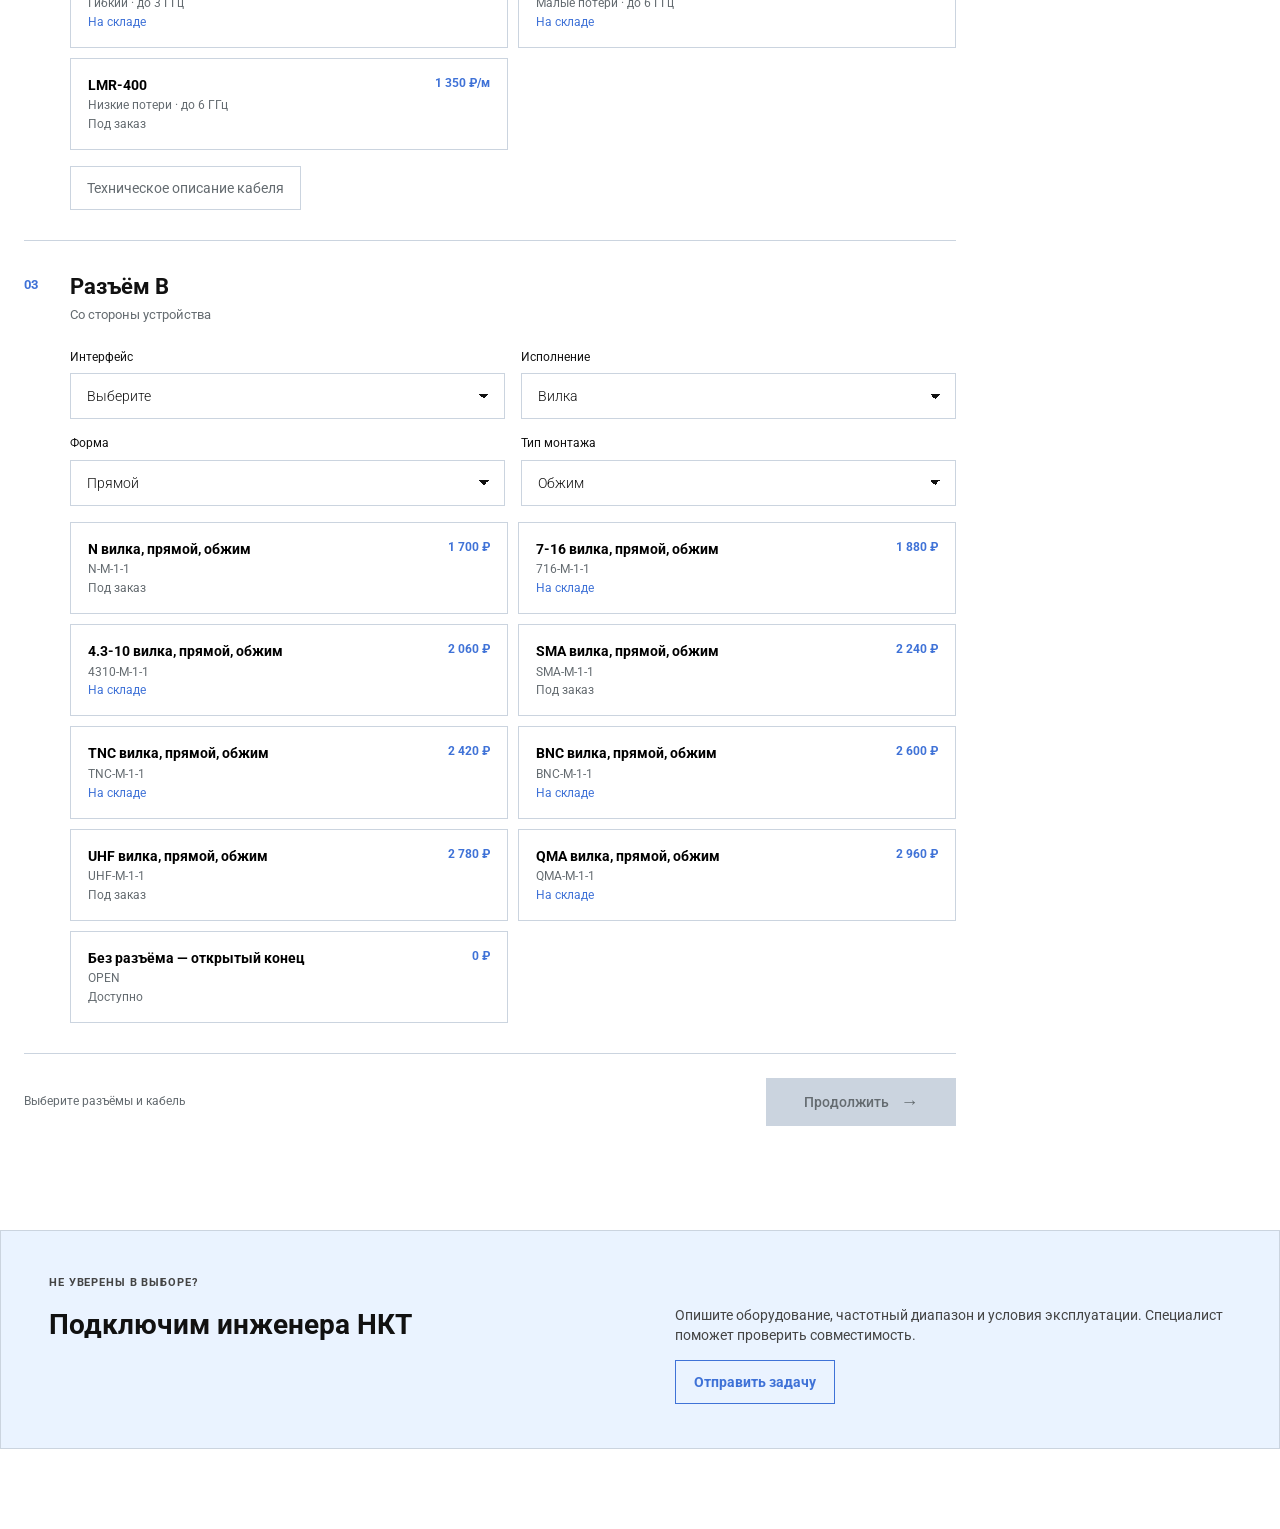
==== commit 735e9a7b: "Расширить параметры конфигуратора по ТЗ" ====
--- a/configurator/index.html
+++ b/configurator/index.html
@@ -48,9 +48,9 @@
       </ol>
 
       <div class="assembly-map" aria-label="Состав кабельной сборки">
-        <button class="assembly-node selected" type="button" data-focus="connectorA"><small>Разъём A</small><strong id="mapA">Не выбран</strong></button>
+        <button class="assembly-node selected" type="button" data-focus="connectorA"><span class="connector-symbol" id="symbolA">—</span><small>Разъём A</small><strong id="mapA">Не выбран</strong></button>
         <div class="cable-line"><span></span><em id="mapLength">1,0 м</em></div>
-        <button class="assembly-node" type="button" data-focus="connectorB"><small>Разъём B</small><strong id="mapB">Не выбран</strong></button>
+        <button class="assembly-node" type="button" data-focus="connectorB"><span class="connector-symbol" id="symbolB">—</span><small>Разъём B</small><strong id="mapB">Не выбран</strong></button>
       </div>
 
       <div class="config-grid">
@@ -61,6 +61,8 @@
             <div class="field-grid">
               <label>Интерфейс<select id="typeA"><option value="">Выберите</option></select></label>
               <label>Исполнение<select id="genderA"><option value="male">Вилка</option><option value="female">Розетка</option></select></label>
+              <label>Форма<select id="shapeA"><option value="Прямой">Прямой</option><option value="Угловой">Угловой</option><option value="Панельный">Панельный</option></select></label>
+              <label>Тип монтажа<select id="mountA"><option value="Обжим">Обжим</option><option value="Пайка">Пайка</option><option value="Сборный">Сборный</option></select></label>
             </div>
             <div class="choice-list" id="listA"></div>
           </section>
@@ -71,6 +73,7 @@
               <label>Тип кабеля<select id="cableType"><option value="">Выберите</option></select></label>
             </div>
             <div class="choice-list" id="listCable"></div>
+            <button class="secondary component-document" id="cableDatasheet" type="button" disabled>Техническое описание кабеля</button>
           </section>
 
           <section class="form-section" id="connectorB">
@@ -78,6 +81,8 @@
             <div class="field-grid">
               <label>Интерфейс<select id="typeB"><option value="">Выберите</option></select></label>
               <label>Исполнение<select id="genderB"><option value="male">Вилка</option><option value="female">Розетка</option></select></label>
+              <label>Форма<select id="shapeB"><option value="Прямой">Прямой</option><option value="Угловой">Угловой</option><option value="Панельный">Панельный</option></select></label>
+              <label>Тип монтажа<select id="mountB"><option value="Обжим">Обжим</option><option value="Пайка">Пайка</option><option value="Сборный">Сборный</option></select></label>
             </div>
             <div class="choice-list" id="listB"></div>
           </section>
@@ -108,6 +113,31 @@
 
           <div class="step-panel" data-panel="2">
             <section class="form-section review-intro"><p class="eyebrow">Финальная проверка</p><h2>Проверьте состав перед отправкой</h2><p>На этом этапе доступны спецификация, предварительный расчёт и передача конфигурации в корзину. Значения в прототипе демонстрационные.</p></section>
+            <section class="form-section review-section">
+              <div class="section-title"><span>07</span><div><h2>Параметры запроса</h2><p>Все введённые данные будут переданы вместе с конфигурацией</p></div></div>
+              <dl class="review-data">
+                <div><dt>Маркировка</dt><dd id="reviewMarking">—</dd></div>
+                <div><dt>Тестирование</dt><dd id="reviewTests">Не выбрано</dd></div>
+                <div><dt>Дополнительные тесты</dt><dd id="reviewExtraTests">Не указаны</dd></div>
+                <div><dt>Комментарий менеджеру</dt><dd id="reviewComment">Не указан</dd></div>
+              </dl>
+            </section>
+            <section class="form-section review-section">
+              <div class="section-title"><span>08</span><div><h2>Расчётные характеристики</h2><p>Структура результата для согласования с инженерами</p></div></div>
+              <dl class="calculation-preview">
+                <div><dt>Вносимое ослабление — частота 1</dt><dd>Будет рассчитано</dd></div>
+                <div><dt>Вносимое ослабление — частота 2</dt><dd>Будет рассчитано</dd></div>
+                <div><dt>Вносимое ослабление — частота 3</dt><dd>Будет рассчитано</dd></div>
+                <div><dt>КСВН сборки</dt><dd>Будет рассчитано</dd></div>
+                <div><dt>Фазовый сдвиг</dt><dd>Будет рассчитано</dd></div>
+                <div><dt>Волновое сопротивление</dt><dd>Будет рассчитано</dd></div>
+              </dl>
+              <p class="data-note">Для численных значений требуются утверждённые характеристики компонентов и инженерные формулы.</p>
+            </section>
+            <section class="form-section review-section">
+              <div class="section-title"><span>09</span><div><h2>Документы по сборке</h2><p>Предварительный состав комплекта документов</p></div></div>
+              <p id="reviewDocuments">Документы будут определены выбранными видами тестирования.</p>
+            </section>
             <div class="step-actions"><button class="secondary prev-step" type="button" data-prev="1">Назад к параметрам</button></div>
           </div>
         </form>
@@ -141,6 +171,7 @@
   </main>
 
   <dialog id="cartDialog"><button class="dialog-close" aria-label="Закрыть">×</button><p class="eyebrow">Корзина</p><h2>Конфигурация добавлена</h2><div id="cartContent"></div><button class="primary" type="button" onclick="this.closest('dialog').close()">Продолжить</button></dialog>
+  <dialog id="infoDialog"><button class="dialog-close" aria-label="Закрыть">×</button><p class="eyebrow">Документ компонента</p><h2>Техническое описание кабеля</h2><div id="infoContent"></div><button class="primary" type="button" onclick="this.closest('dialog').close()">Закрыть</button></dialog>
   <script src="configurator.js"></script>
 </body>
 </html>
--- a/configurator/nkt-shell.css
+++ b/configurator/nkt-shell.css
@@ -21,9 +21,24 @@
 .choice.selected{padding:15px 16px}
 .choice b{margin-left:auto;text-align:right}
 .assembly-map{border:0}
+.assembly-node{position:relative;padding-left:54px}
+.assembly-node.selected,.assembly-node:hover{padding-left:53px}
+.connector-symbol{position:absolute;left:17px;top:50%;transform:translateY(-50%);display:grid;place-items:center;width:24px;height:24px;border:1px solid var(--blue);color:var(--blue);font-size:15px;font-weight:400}
 .next-step{font-weight:500}
 .next-step::after{content:"→";display:inline-block;margin-left:12px;font-size:18px;font-weight:400;line-height:0;vertical-align:-1px}
 .link-button{border:1px solid currentColor;background:var(--white);padding:11px 16px;text-decoration:none}
 .help a{display:inline-flex;width:max-content;align-items:center;border:1px solid currentColor;padding:11px 18px;text-decoration:none}
 .link-button:hover,.help a:hover{background:var(--white);text-decoration:none}
+.component-document{width:auto;margin:16px 0 0 46px;padding:11px 16px;border-width:1px;font-weight:400}
+.component-document:disabled{color:var(--muted);border-color:var(--line);cursor:not-allowed}
+.review-section .section-title{margin-bottom:18px}
+.review-data,.calculation-preview{margin:0 0 0 46px;border-top:1px solid var(--line)}
+.review-data div,.calculation-preview div{display:grid;grid-template-columns:minmax(180px,1fr) minmax(180px,1.25fr);gap:28px;padding:13px 0;border-bottom:1px solid var(--line)}
+.review-data dt,.calculation-preview dt{color:var(--muted)}
+.review-data dd,.calculation-preview dd{margin:0;font-weight:400;text-align:right;overflow-wrap:anywhere}
+.calculation-preview dd{color:var(--blue)}
+.data-note,.review-section>p{margin:16px 0 0 46px;color:var(--muted);font-size:13px}
+#infoContent{background:var(--pale);padding:16px;margin:18px 0}
 @media(max-width:900px){.head-icons{display:none}.brand{width:118px;height:52px}.config-grid{grid-template-columns:1fr}}
+@media(max-width:560px){.component-document,.review-data,.calculation-preview,.data-note,.review-section>p{margin-left:0}.review-data div,.calculation-preview div{grid-template-columns:1fr;gap:5px}.review-data dd,.calculation-preview dd{text-align:left}}
+@media print{.config-form{display:block!important}.step-panel{display:none!important}.step-panel[data-panel="2"]{display:block!important}.step-actions{display:none!important}.review-intro,.review-section{display:block!important;break-inside:avoid}.review-intro{border:0;padding:24px 0}.review-data,.calculation-preview,.data-note,.review-section>p{margin-left:0}}
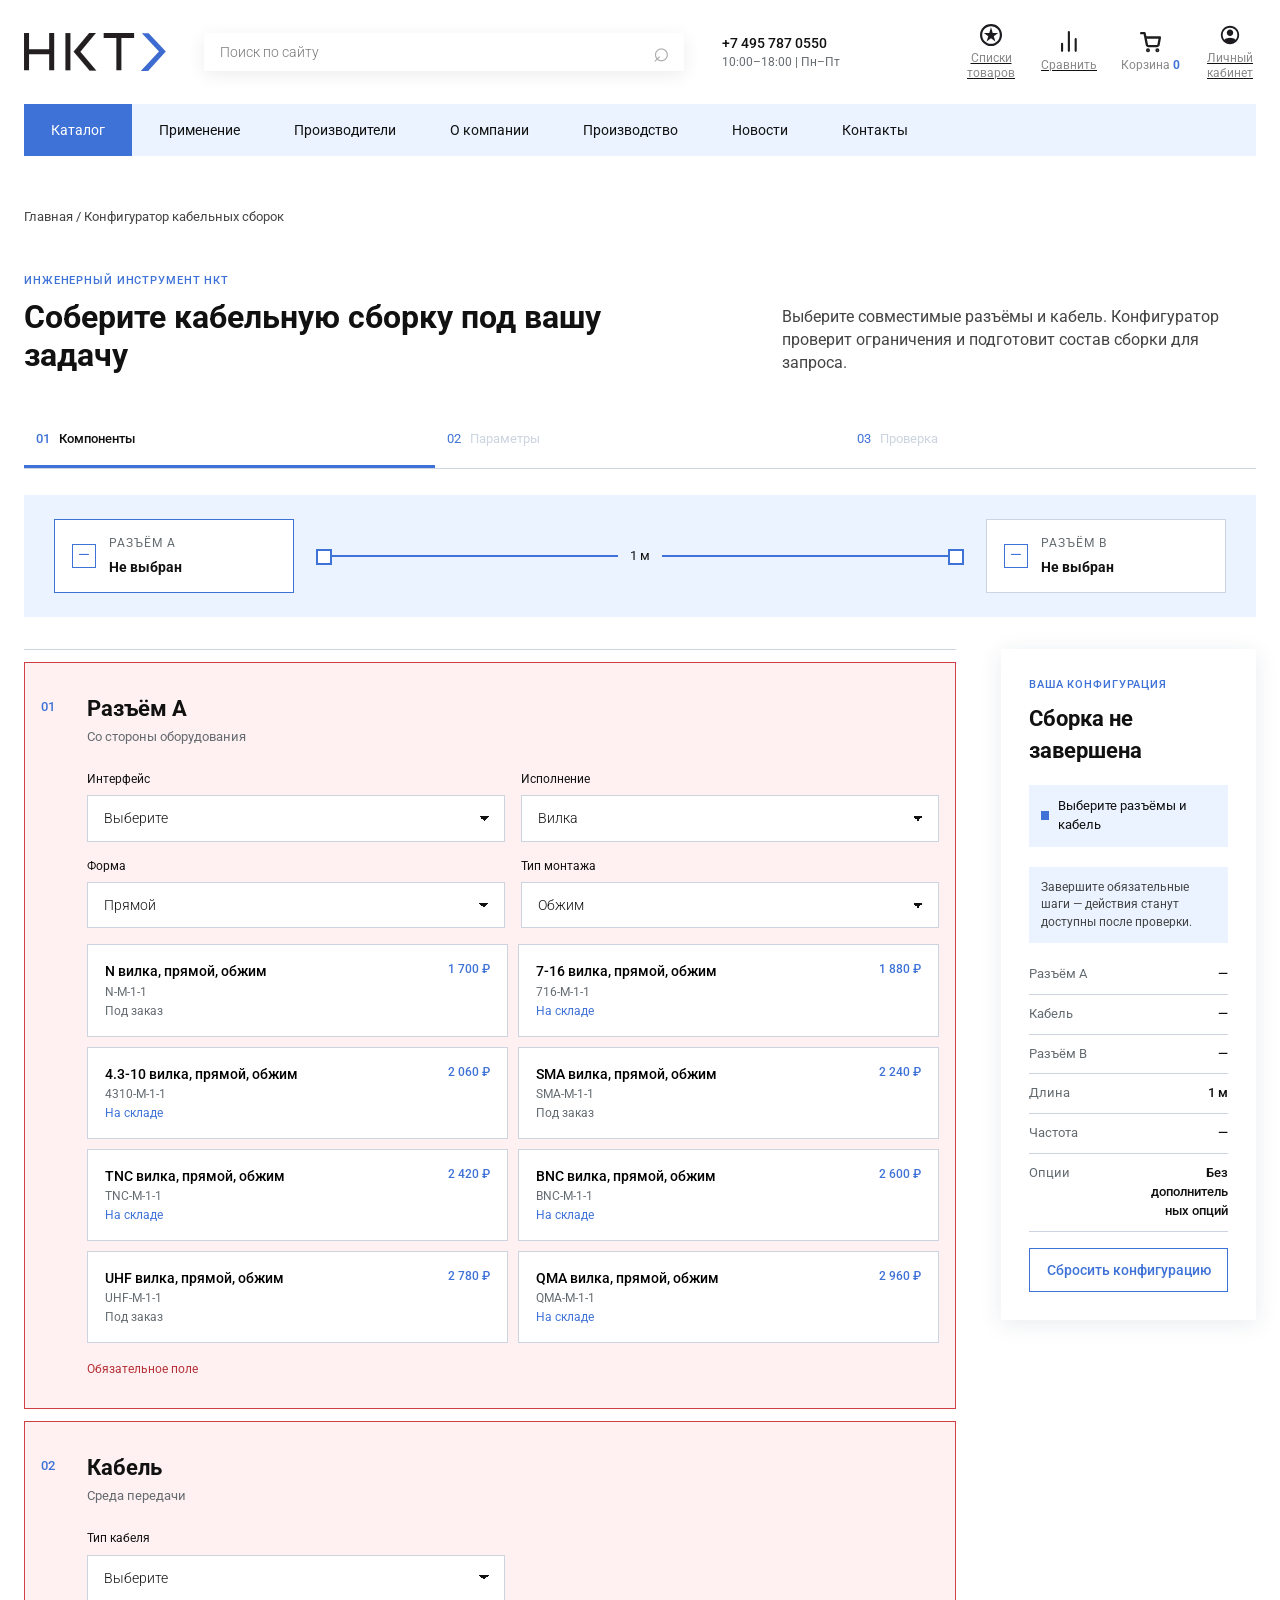
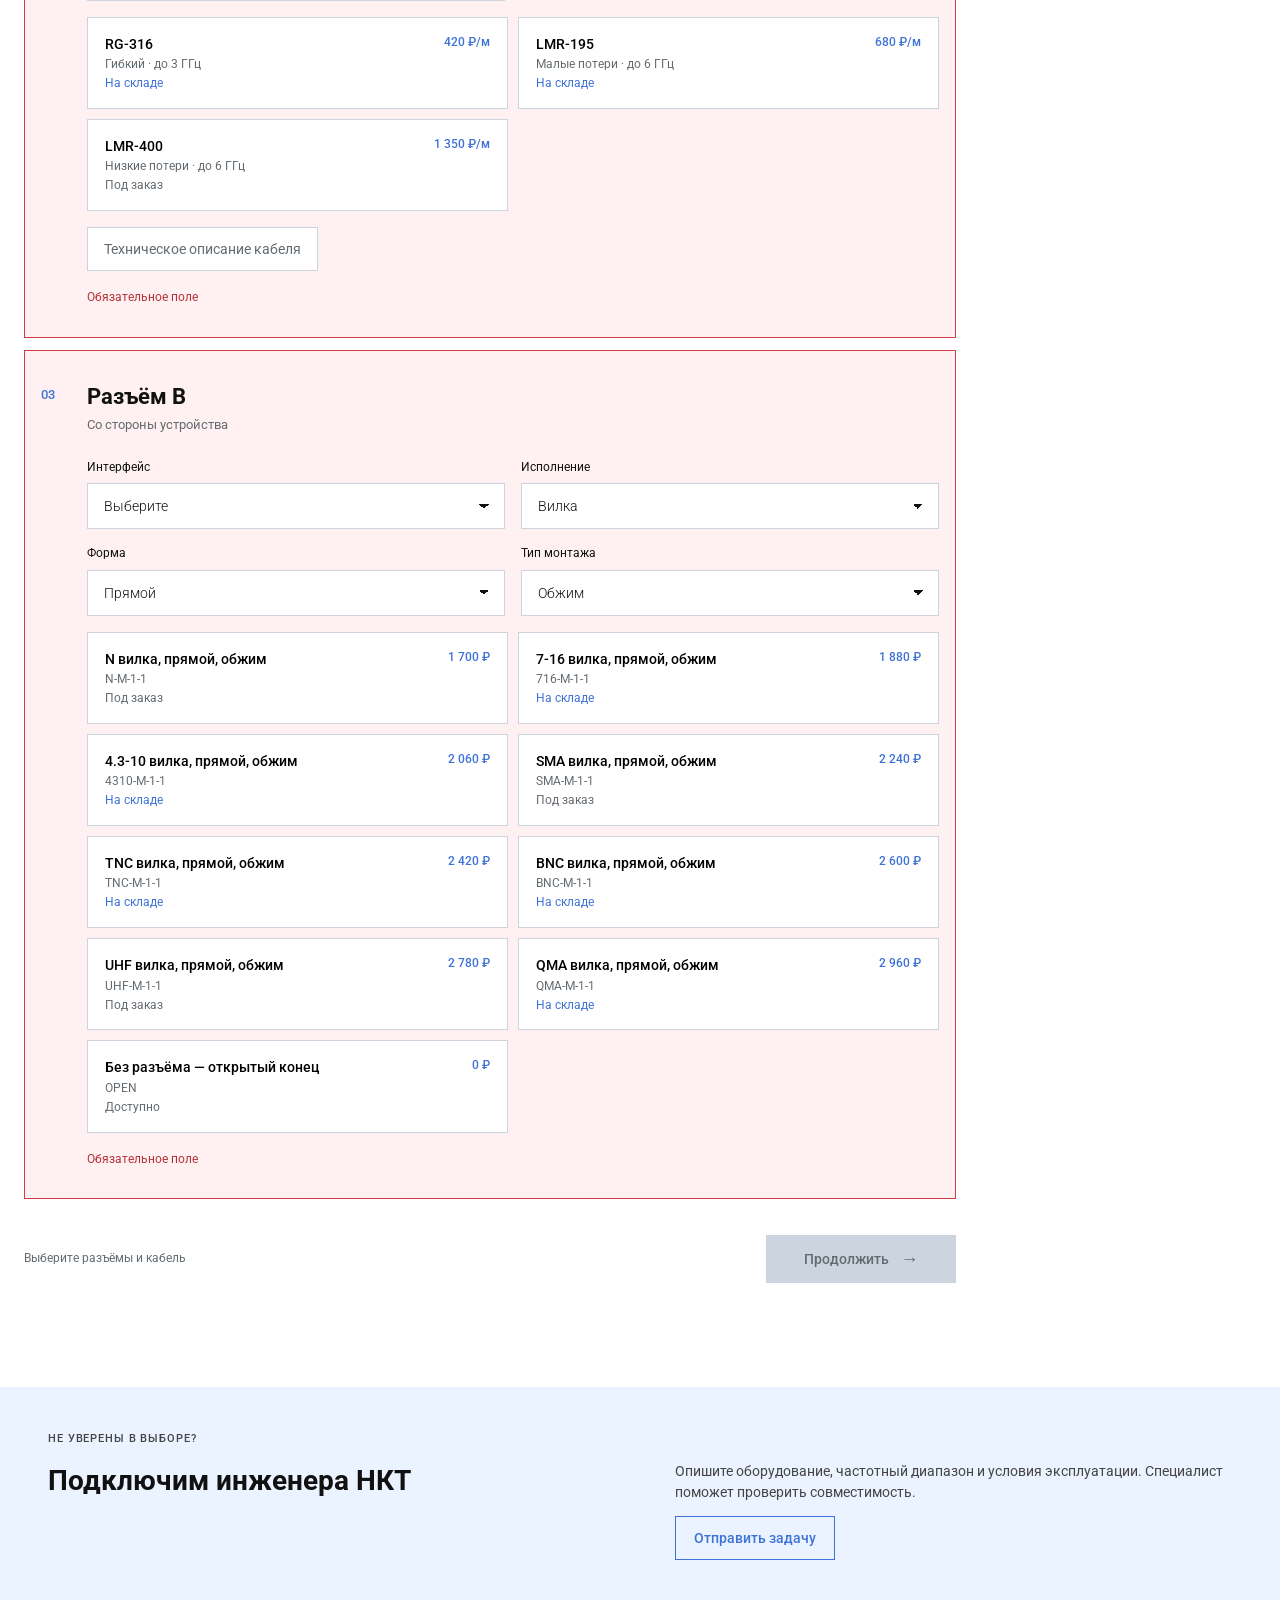
==== commit 2c8db18c: "Подсветить обязательные поля" ====
--- a/configurator/index.html
+++ b/configurator/index.html
@@ -56,7 +56,7 @@
       <div class="config-grid">
         <form class="config-form" id="configForm">
           <div class="step-panel active" data-panel="0">
-          <section class="form-section" id="connectorA">
+          <section class="form-section required-block" id="connectorA">
             <div class="section-title"><span>01</span><div><h2>Разъём A</h2><p>Со стороны оборудования</p></div></div>
             <div class="field-grid">
               <label>Интерфейс<select id="typeA"><option value="">Выберите</option></select></label>
@@ -67,7 +67,7 @@
             <div class="choice-list" id="listA"></div>
           </section>
 
-          <section class="form-section" id="cable">
+          <section class="form-section required-block" id="cable">
             <div class="section-title"><span>02</span><div><h2>Кабель</h2><p>Среда передачи</p></div></div>
             <div class="field-grid">
               <label>Тип кабеля<select id="cableType"><option value="">Выберите</option></select></label>
@@ -76,7 +76,7 @@
             <button class="secondary component-document" id="cableDatasheet" type="button" disabled>Техническое описание кабеля</button>
           </section>
 
-          <section class="form-section" id="connectorB">
+          <section class="form-section required-block" id="connectorB">
             <div class="section-title"><span>03</span><div><h2>Разъём B</h2><p>Со стороны устройства</p></div></div>
             <div class="field-grid">
               <label>Интерфейс<select id="typeB"><option value="">Выберите</option></select></label>
@@ -91,7 +91,7 @@
           </div>
 
           <div class="step-panel" data-panel="1">
-          <section class="form-section">
+          <section class="form-section required-block" id="assemblyParameters">
             <div class="section-title"><span>04</span><div><h2>Длина и рабочая частота</h2><p>Параметры для изготовления и расчёта</p></div></div>
             <div class="field-grid">
               <label>Длина сборки<div class="input-pair"><input id="length" type="number" min="0.15" max="100" step="0.1" value="1"><select id="lengthUnit" aria-label="Единица длины"><option value="m">м</option><option value="cm">см</option><option value="mm">мм</option></select></div></label>
--- a/configurator/nkt-shell.css
+++ b/configurator/nkt-shell.css
@@ -11,6 +11,7 @@
 
 /* Уточнения типографики и полей по дизайн-ревью */
 .site-header nav a{font-weight:400}
+.phone,.cart-button,.eyebrow,.section-title>span,.stepper li.active button,.choice strong,.choice b,.summary dd,.help a{font-weight:500}
 .site-search b{font-size:28px;font-weight:300;line-height:1;padding:5px 14px}
 .site-search input,select,input,textarea{font-weight:300}
 input::placeholder,textarea::placeholder,.site-search input::placeholder{font-weight:300;color:#777;opacity:1}
@@ -18,20 +19,27 @@
 select{appearance:none;padding-left:16px;padding-right:44px;background-image:linear-gradient(45deg,transparent 50%,var(--text) 50%),linear-gradient(135deg,var(--text) 50%,transparent 50%);background-position:calc(100% - 20px) 50%,calc(100% - 15px) 50%;background-size:5px 5px,5px 5px;background-repeat:no-repeat}
 input,textarea{padding-left:16px;padding-right:16px}
 .choice{padding:16px 17px}
-.choice.selected{padding:15px 16px}
+.choice.selected{border-width:1px;padding:16px 17px}
 .choice b{margin-left:auto;text-align:right}
+.summary dd{min-width:0;overflow-wrap:anywhere}
+#summaryOptions{padding-right:0}
 .assembly-map{border:0}
 .assembly-node{position:relative;padding-left:54px}
-.assembly-node.selected,.assembly-node:hover{padding-left:53px}
+.assembly-node.selected,.assembly-node:hover{border-width:1px;padding:15px 17px 15px 54px}
 .connector-symbol{position:absolute;left:17px;top:50%;transform:translateY(-50%);display:grid;place-items:center;width:24px;height:24px;border:1px solid var(--blue);color:var(--blue);font-size:15px;font-weight:400}
 .next-step{font-weight:500}
 .next-step::after{content:"→";display:inline-block;margin-left:12px;font-size:18px;font-weight:400;line-height:0;vertical-align:-1px}
 .link-button{border:1px solid currentColor;background:var(--white);padding:11px 16px;text-decoration:none}
 .help a{display:inline-flex;width:max-content;align-items:center;border:1px solid currentColor;padding:11px 18px;text-decoration:none}
 .link-button:hover,.help a:hover{background:var(--white);text-decoration:none}
+.primary,.secondary,.link-button,.help a,.cart-button{border-width:1px;font-weight:500}
+.help{border:0}
 .component-document{width:auto;margin:16px 0 0 46px;padding:11px 16px;border-width:1px;font-weight:400}
 .component-document:disabled{color:var(--muted);border-color:var(--line);cursor:not-allowed}
 .review-section .section-title{margin-bottom:18px}
+.required-block{position:relative;padding-left:16px;padding-right:16px}
+.required-block.required-missing{border:1px solid #cf3f46;background:#fff1f2;margin-top:12px;margin-bottom:12px}
+.required-block.required-missing::after{content:"Обязательное поле";display:block;margin:18px 0 0 46px;color:#b52f36;font-size:12px;font-weight:400}
 .review-data,.calculation-preview{margin:0 0 0 46px;border-top:1px solid var(--line)}
 .review-data div,.calculation-preview div{display:grid;grid-template-columns:minmax(180px,1fr) minmax(180px,1.25fr);gap:28px;padding:13px 0;border-bottom:1px solid var(--line)}
 .review-data dt,.calculation-preview dt{color:var(--muted)}
@@ -40,5 +48,5 @@
 .data-note,.review-section>p{margin:16px 0 0 46px;color:var(--muted);font-size:13px}
 #infoContent{background:var(--pale);padding:16px;margin:18px 0}
 @media(max-width:900px){.head-icons{display:none}.brand{width:118px;height:52px}.config-grid{grid-template-columns:1fr}}
-@media(max-width:560px){.component-document,.review-data,.calculation-preview,.data-note,.review-section>p{margin-left:0}.review-data div,.calculation-preview div{grid-template-columns:1fr;gap:5px}.review-data dd,.calculation-preview dd{text-align:left}}
+@media(max-width:560px){.component-document,.review-data,.calculation-preview,.data-note,.review-section>p{margin-left:0}.required-block.required-missing::after{margin-left:0}.review-data div,.calculation-preview div{grid-template-columns:1fr;gap:5px}.review-data dd,.calculation-preview dd{text-align:left}}
 @media print{.config-form{display:block!important}.step-panel{display:none!important}.step-panel[data-panel="2"]{display:block!important}.step-actions{display:none!important}.review-intro,.review-section{display:block!important;break-inside:avoid}.review-intro{border:0;padding:24px 0}.review-data,.calculation-preview,.data-note,.review-section>p{margin-left:0}}
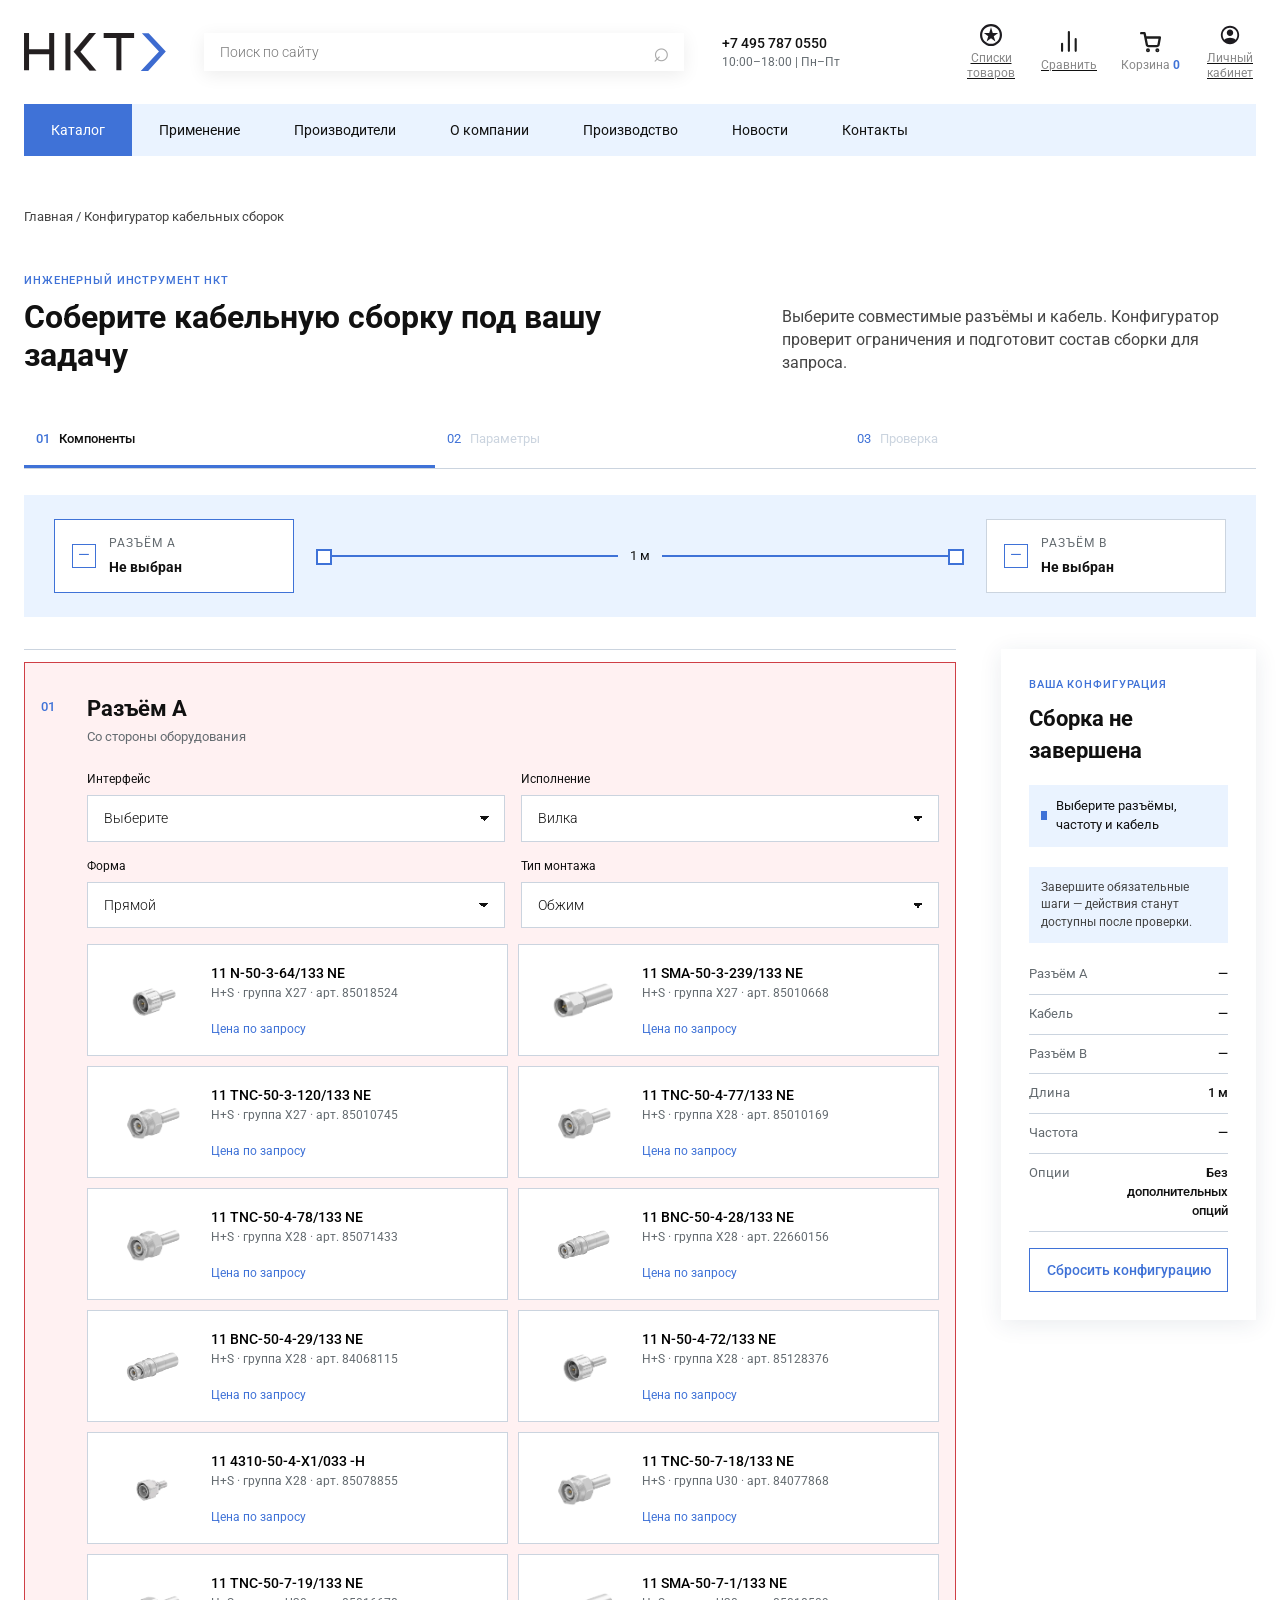
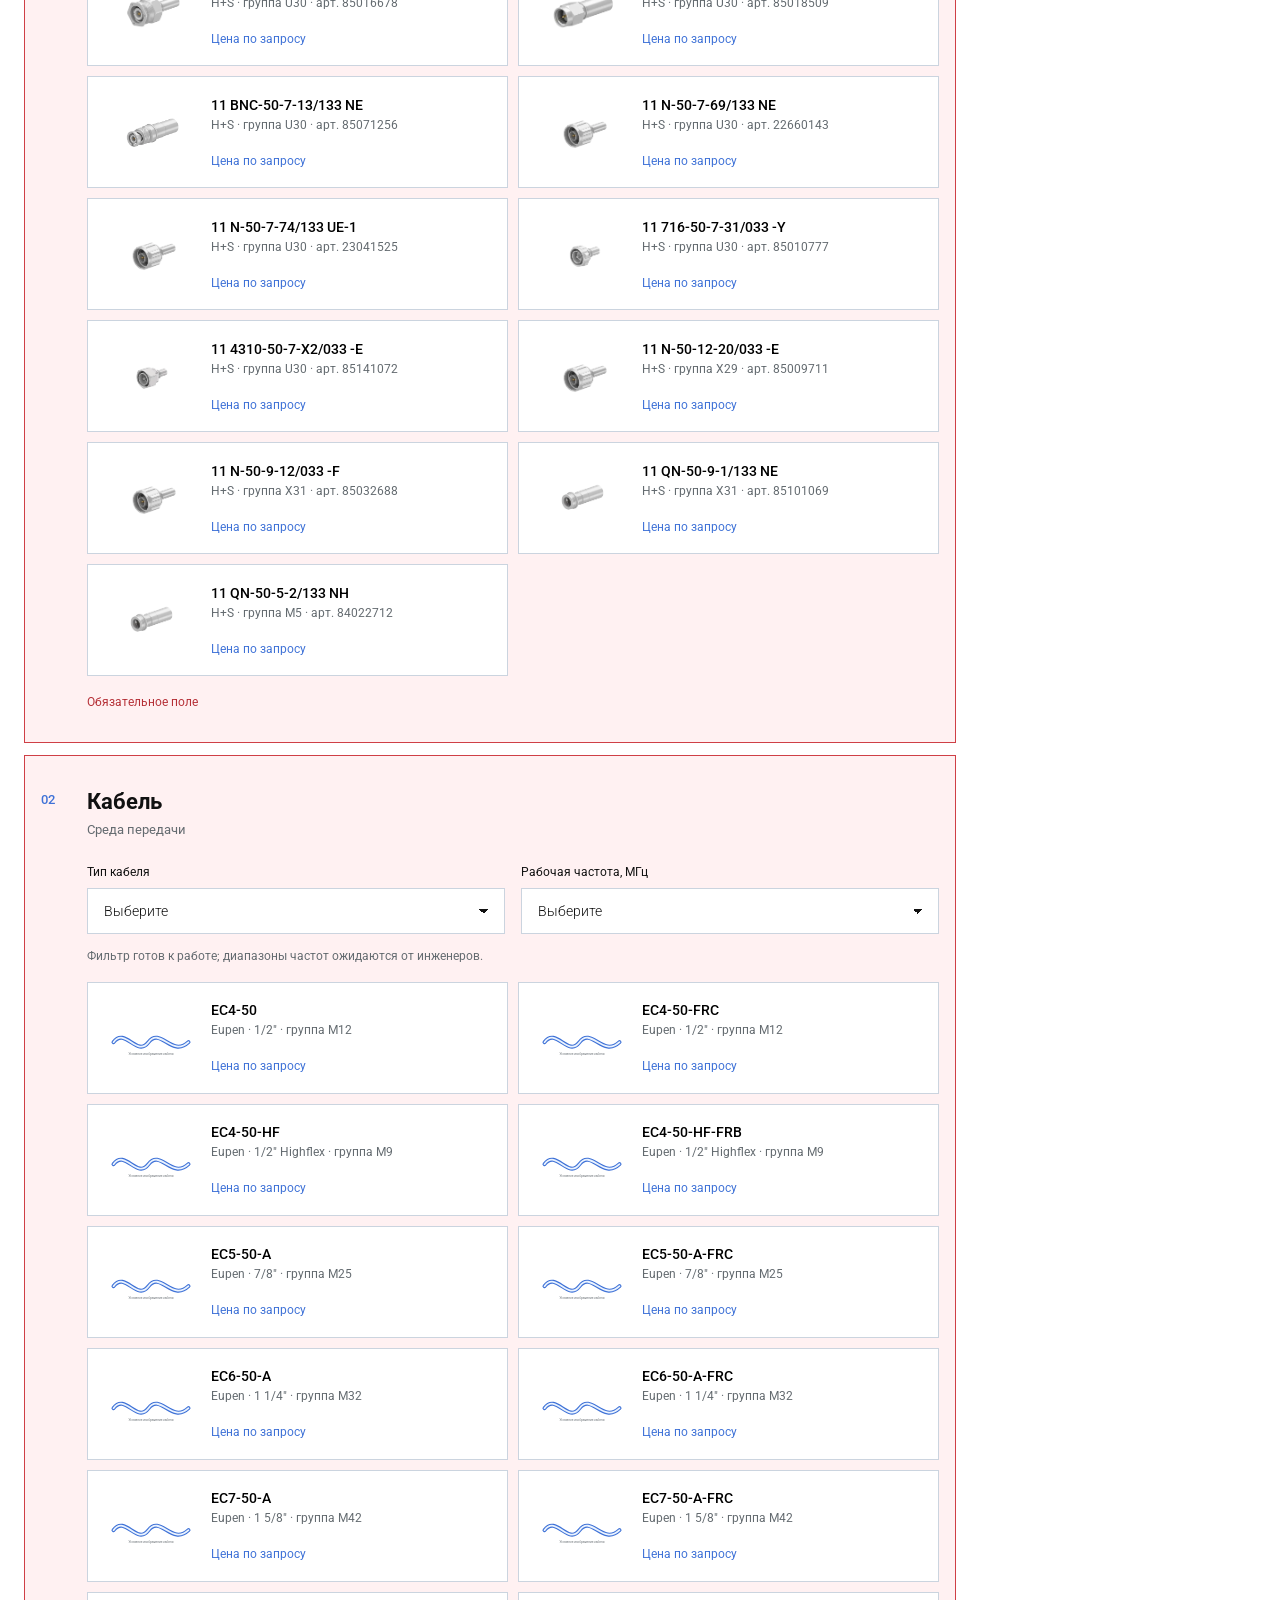
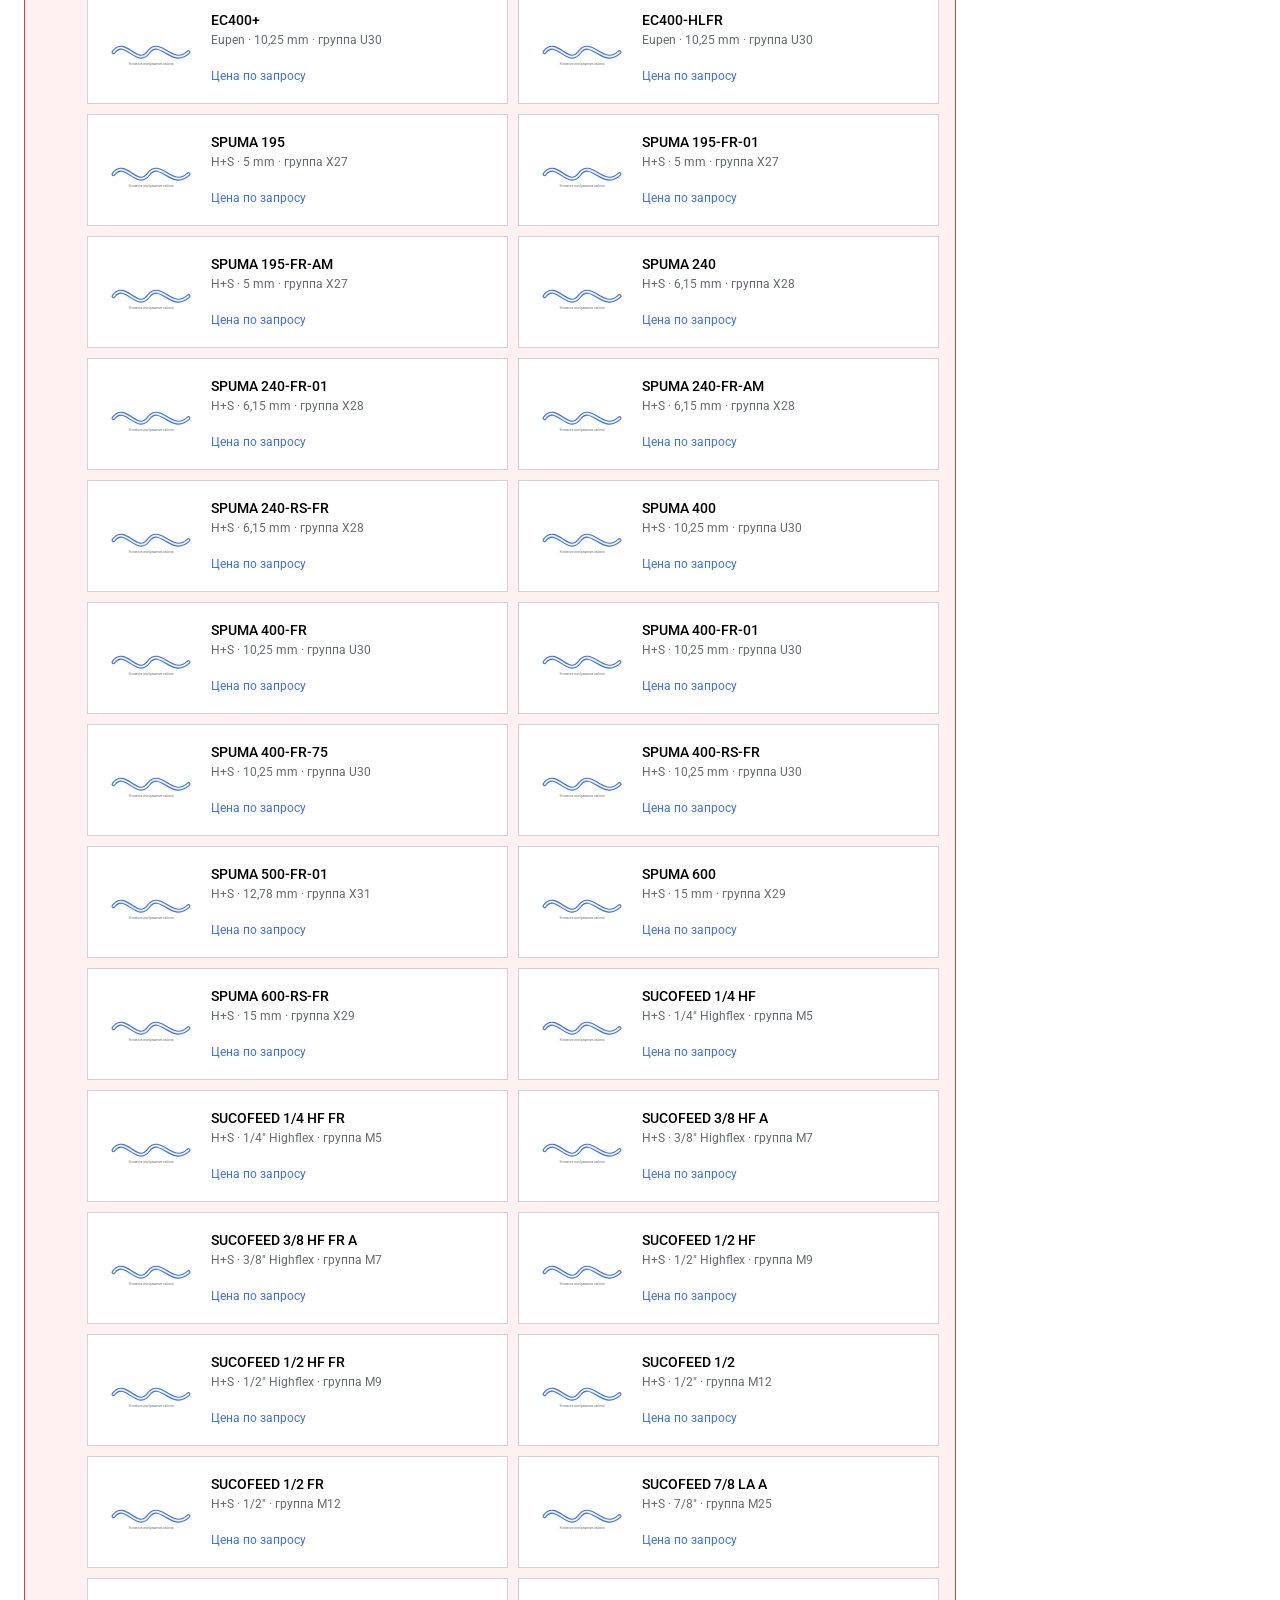
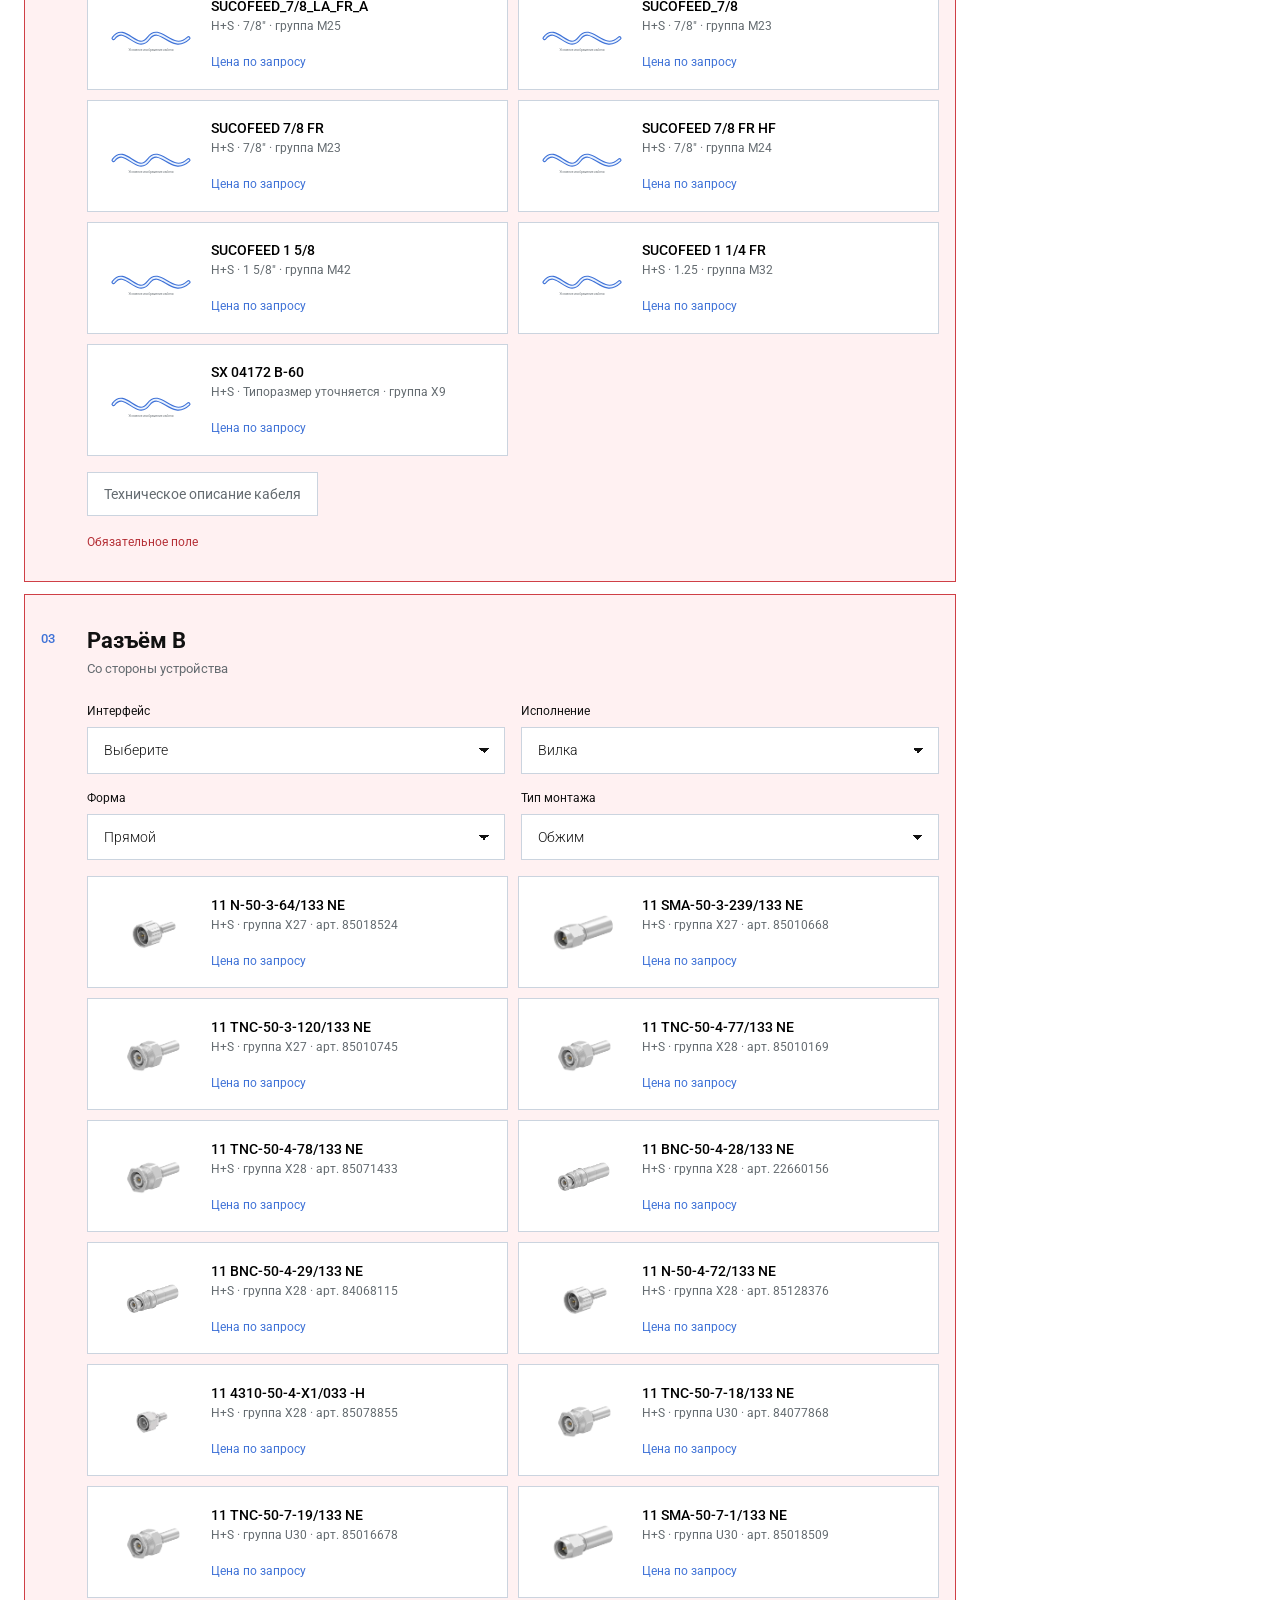
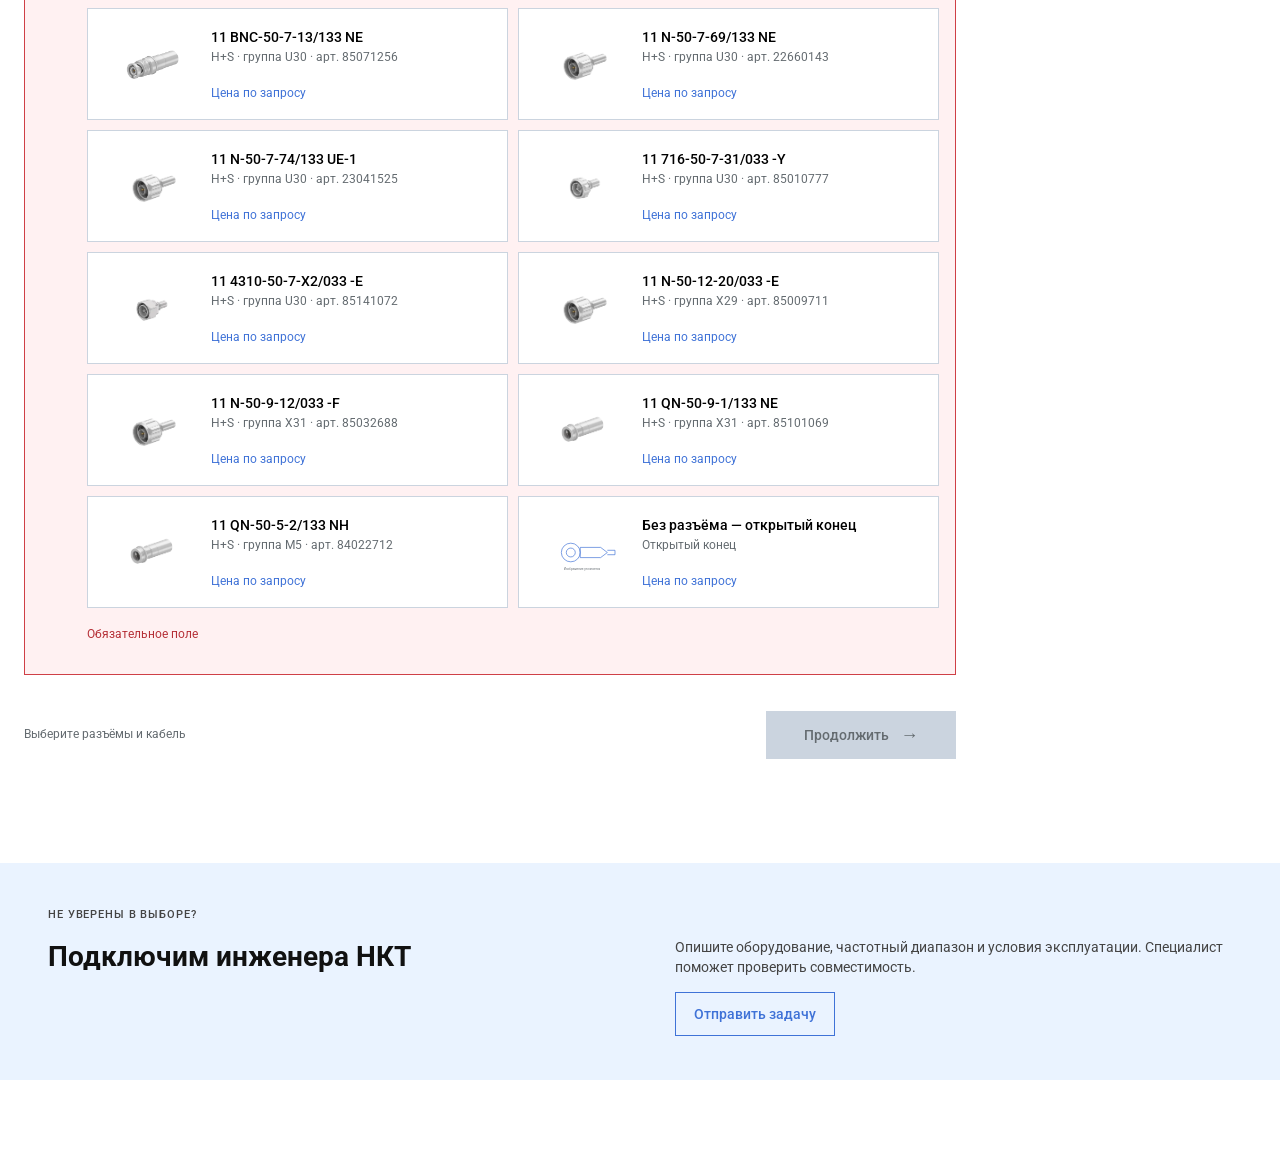
==== commit 2f3626c5: "Подключить номенклатуру и изображения соединителей" ====
--- a/configurator/index.html
+++ b/configurator/index.html
@@ -62,7 +62,7 @@
               <label>Интерфейс<select id="typeA"><option value="">Выберите</option></select></label>
               <label>Исполнение<select id="genderA"><option value="male">Вилка</option><option value="female">Розетка</option></select></label>
               <label>Форма<select id="shapeA"><option value="Прямой">Прямой</option><option value="Угловой">Угловой</option><option value="Панельный">Панельный</option></select></label>
-              <label>Тип монтажа<select id="mountA"><option value="Обжим">Обжим</option><option value="Пайка">Пайка</option><option value="Сборный">Сборный</option></select></label>
+              <label>Тип монтажа<select id="mountA"><option value="Обжим">Обжим</option><option value="Пайка + обжим">Пайка + обжим</option><option value="Сборка">Сборка</option></select></label>
             </div>
             <div class="choice-list" id="listA"></div>
           </section>
@@ -71,7 +71,10 @@
             <div class="section-title"><span>02</span><div><h2>Кабель</h2><p>Среда передачи</p></div></div>
             <div class="field-grid">
               <label>Тип кабеля<select id="cableType"><option value="">Выберите</option></select></label>
+              <label>Рабочая частота, МГц<select id="frequency"><option value="">Выберите</option><option>160</option><option>460</option><option>700</option><option>960</option><option>1800</option><option>2100</option><option>2600</option><option>3500</option><option value="custom">Своё значение</option></select></label>
             </div>
+            <div class="field-grid conditional" id="customFrequencyWrap" hidden><span></span><label>Своё значение, МГц<input id="customFrequency" type="number" min="1" max="100000" placeholder="Введите частоту"></label></div>
+            <p class="filter-note" id="frequencyFilterNote">Частота используется как фильтр совместимости кабелей. Диапазоны частот ожидаются от инженеров.</p>
             <div class="choice-list" id="listCable"></div>
             <button class="secondary component-document" id="cableDatasheet" type="button" disabled>Техническое описание кабеля</button>
           </section>
@@ -82,7 +85,7 @@
               <label>Интерфейс<select id="typeB"><option value="">Выберите</option></select></label>
               <label>Исполнение<select id="genderB"><option value="male">Вилка</option><option value="female">Розетка</option></select></label>
               <label>Форма<select id="shapeB"><option value="Прямой">Прямой</option><option value="Угловой">Угловой</option><option value="Панельный">Панельный</option></select></label>
-              <label>Тип монтажа<select id="mountB"><option value="Обжим">Обжим</option><option value="Пайка">Пайка</option><option value="Сборный">Сборный</option></select></label>
+              <label>Тип монтажа<select id="mountB"><option value="Обжим">Обжим</option><option value="Пайка + обжим">Пайка + обжим</option><option value="Сборка">Сборка</option></select></label>
             </div>
             <div class="choice-list" id="listB"></div>
           </section>
@@ -92,12 +95,10 @@
 
           <div class="step-panel" data-panel="1">
           <section class="form-section required-block" id="assemblyParameters">
-            <div class="section-title"><span>04</span><div><h2>Длина и рабочая частота</h2><p>Параметры для изготовления и расчёта</p></div></div>
+            <div class="section-title"><span>04</span><div><h2>Длина сборки</h2><p>Параметр для изготовления и расчёта</p></div></div>
             <div class="field-grid">
               <label>Длина сборки<div class="input-pair"><input id="length" type="number" min="0.15" max="100" step="0.1" value="1"><select id="lengthUnit" aria-label="Единица длины"><option value="m">м</option><option value="cm">см</option><option value="mm">мм</option></select></div></label>
-              <label>Рабочая частота, МГц<select id="frequency"><option value="">Выберите</option><option>160</option><option>460</option><option>700</option><option>960</option><option>1800</option><option>2100</option><option>2600</option><option>3500</option><option value="custom">Своё значение</option></select></label>
             </div>
-            <div class="field-grid conditional" id="customFrequencyWrap" hidden><span></span><label>Своё значение, МГц<input id="customFrequency" type="number" min="1" max="100000" placeholder="Введите частоту"></label></div>
           </section>
           <section class="form-section">
             <div class="section-title"><span>05</span><div><h2>Маркировка</h2><p>Отдельный текст для каждого элемента</p></div></div>
@@ -131,6 +132,7 @@
                 <div><dt>КСВН сборки</dt><dd>Будет рассчитано</dd></div>
                 <div><dt>Фазовый сдвиг</dt><dd>Будет рассчитано</dd></div>
                 <div><dt>Волновое сопротивление</dt><dd>Будет рассчитано</dd></div>
+                <div><dt>Расчётная масса сборки</dt><dd id="reviewWeight">Недостаточно данных</dd></div>
               </dl>
               <p class="data-note">Для численных значений требуются утверждённые характеристики компонентов и инженерные формулы.</p>
             </section>
@@ -156,7 +158,7 @@
             <div><dt>Опции</dt><dd id="summaryOptions">—</dd></div>
           </dl>
           <div class="final-actions" id="finalActions" hidden>
-          <div class="price"><span>Ориентировочная стоимость</span><strong id="price">—</strong><small>Демонстрационный расчёт, не оферта</small></div>
+          <div class="price"><span>Стоимость</span><strong id="price">—</strong><small>Уточняется менеджером после проверки конфигурации</small></div>
           <button class="primary" id="addToCart" type="button" disabled>Добавить в корзину</button>
           <button class="secondary" id="printButton" type="button">Скачать спецификацию</button>
           </div>
@@ -172,6 +174,7 @@
 
   <dialog id="cartDialog"><button class="dialog-close" aria-label="Закрыть">×</button><p class="eyebrow">Корзина</p><h2>Конфигурация добавлена</h2><div id="cartContent"></div><button class="primary" type="button" onclick="this.closest('dialog').close()">Продолжить</button></dialog>
   <dialog id="infoDialog"><button class="dialog-close" aria-label="Закрыть">×</button><p class="eyebrow">Документ компонента</p><h2>Техническое описание кабеля</h2><div id="infoContent"></div><button class="primary" type="button" onclick="this.closest('dialog').close()">Закрыть</button></dialog>
+  <script src="catalog-data.js"></script>
   <script src="configurator.js"></script>
 </body>
 </html>
--- a/configurator/nkt-shell.css
+++ b/configurator/nkt-shell.css
@@ -21,6 +21,13 @@
 .choice{padding:16px 17px}
 .choice.selected{border-width:1px;padding:16px 17px}
 .choice b{margin-left:auto;text-align:right}
+.choice-product{display:grid;grid-template-columns:92px minmax(0,1fr);align-items:center;justify-content:initial;column-gap:14px;min-height:112px}
+.choice-product>span{min-width:0}
+.choice-product b{grid-column:2;margin:7px 0 0;text-align:left;font-weight:400}
+.choice-image{grid-row:1/3;width:92px;height:72px;object-fit:contain;background:var(--white)}
+.empty-result{margin:0;color:var(--muted);font-size:13px}
+.filter-note{margin:14px 0 0 46px;color:var(--muted);font-size:12px}
+.summary dl div{grid-template-columns:72px minmax(0,1fr)}
 .summary dd{min-width:0;overflow-wrap:anywhere}
 #summaryOptions{padding-right:0}
 .assembly-map{border:0}
@@ -48,5 +55,5 @@
 .data-note,.review-section>p{margin:16px 0 0 46px;color:var(--muted);font-size:13px}
 #infoContent{background:var(--pale);padding:16px;margin:18px 0}
 @media(max-width:900px){.head-icons{display:none}.brand{width:118px;height:52px}.config-grid{grid-template-columns:1fr}}
-@media(max-width:560px){.component-document,.review-data,.calculation-preview,.data-note,.review-section>p{margin-left:0}.required-block.required-missing::after{margin-left:0}.review-data div,.calculation-preview div{grid-template-columns:1fr;gap:5px}.review-data dd,.calculation-preview dd{text-align:left}}
+@media(max-width:560px){.component-document,.review-data,.calculation-preview,.data-note,.review-section>p,.filter-note{margin-left:0}.required-block.required-missing::after{margin-left:0}.review-data div,.calculation-preview div{grid-template-columns:1fr;gap:5px}.review-data dd,.calculation-preview dd{text-align:left}.choice-product{grid-template-columns:76px minmax(0,1fr)}.choice-image{width:76px;height:62px}}
 @media print{.config-form{display:block!important}.step-panel{display:none!important}.step-panel[data-panel="2"]{display:block!important}.step-actions{display:none!important}.review-intro,.review-section{display:block!important;break-inside:avoid}.review-intro{border:0;padding:24px 0}.review-data,.calculation-preview,.data-note,.review-section>p{margin-left:0}}
